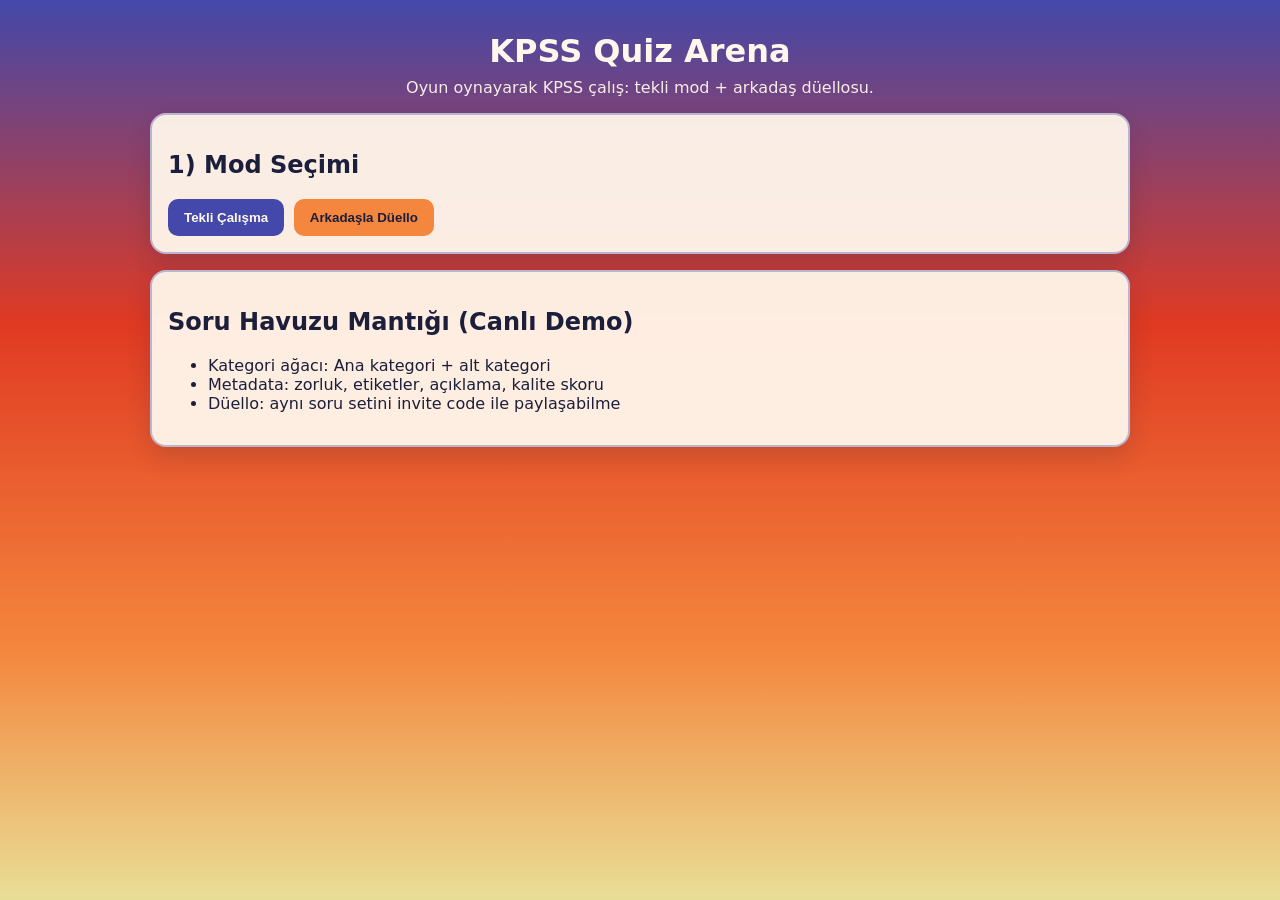
==== index.html @ 3511ccfd "feat: overhaul duel UX with auto room entry, synced rounds, and time tiebreak" ====
<!doctype html>
<html lang="tr">
  <head>
    <meta charset="UTF-8" />
    <meta name="viewport" content="width=device-width, initial-scale=1.0" />
    <title>KPSS Quiz Arena</title>
    <link rel="stylesheet" href="style.css" />
  </head>
  <body>
    <header class="topbar">
      <h1>KPSS Quiz Arena</h1>
      <p>Oyun oynayarak KPSS çalış: tekli mod + arkadaş düellosu.</p>
    </header>

    <main class="container">
      <section class="card">
        <h2>1) Mod Seçimi</h2>
        <div class="mode-buttons">
          <button id="soloModeBtn" class="btn primary">Tekli Çalışma</button>
          <button id="duelModeBtn" class="btn">Arkadaşla Düello</button>
        </div>
      </section>

      <section id="categorySection" class="card hidden">
        <h2>2) Kategori Seç</h2>
        <p class="muted">Hem genel kategori hem KPSS alt başlıklarına göre filtrele.</p>
        <div class="category-grid">
          <label>
            Ana Kategori
            <select id="mainCategorySelect"></select>
          </label>
          <label>
            Alt Kategori
            <select id="subCategorySelect"></select>
          </label>
          <label>
            Zorluk
            <select id="difficultySelect">
              <option value="all">Tümü</option>
              <option value="1">1 (Kolay)</option>
              <option value="2">2</option>
              <option value="3">3</option>
              <option value="4">4</option>
              <option value="5">5 (Zor)</option>
            </select>
          </label>
        </div>
        <button id="startQuizBtn" class="btn primary">Teste Başla</button>
      </section>

      <section id="duelSection" class="card hidden">
        <h2>2) Düello</h2>
        <p class="muted">Oyuncu adını yaz, oda oluştur veya kodla katıl. Kod doğruysa odaya girilir.</p>
        <label>
          Oyuncu Adı
          <input id="playerNameInput" type="text" placeholder="Örn: Bera" />
        </label>
        <div class="duel-grid">
          <div>
            <h3>Davet Oluştur</h3>
            <button id="createInviteBtn" class="btn">Davet Kodu Üret</button>
            <p id="inviteCodeDisplay" class="code-box">Kod henüz oluşturulmadı.</p>
            <button id="copyInviteBtn" class="btn">Kodu Kopyala</button>
          </div>
          <div>
            <h3>Davet Koduna Katıl</h3>
            <label>
              Kod
              <input id="joinCodeInput" type="text" placeholder="Örn: KPSS-AB12" />
            </label>
            <button id="joinInviteBtn" class="btn">Odaya Katıl</button>
            <p id="joinStatus" class="muted"></p>
          </div>
        </div>
        <button id="startDuelQuizBtn" class="btn primary" disabled>Otomatik Açılır (oda oluştur/katıl sonrası)</button>
      </section>

      <section id="quizSection" class="card hidden">
        <div class="row-between">
          <h2 id="quizTitle">Soru</h2>
          <span id="progressBadge" class="badge">1/5</span>
        </div>
        <p id="questionMeta" class="muted"></p>
        <h3 id="questionText"></h3>
        <div id="choicesContainer" class="choices"></div>
        <p id="feedbackText"></p>
        <p id="explanationText" class="explanation"></p>
        <div class="actions">
          <button id="nextQuestionBtn" class="btn hidden">Sonraki Soru</button>
        </div>
      </section>

      <section id="resultSection" class="card hidden">
        <h2>Sonuç</h2>
        <p id="resultSummary"></p>
        <div id="duelResultBox" class="hidden"></div>
        <button id="restartBtn" class="btn primary">Yeniden Oyna</button>
      </section>

      <section class="card">
        <h2>Soru Havuzu Mantığı (Canlı Demo)</h2>
        <ul>
          <li>Kategori ağacı: Ana kategori + alt kategori</li>
          <li>Metadata: zorluk, etiketler, açıklama, kalite skoru</li>
          <li>Düello: aynı soru setini invite code ile paylaşabilme</li>
        </ul>
      </section>
    </main>

    <script src="app.js"></script>
  </body>
</html>
---- style.css ----
:root {
  --pal-indigo: #4348aa;
  --pal-red: #e03a22;
  --pal-orange: #f4863d;
  --pal-cream: #e9de96;
  --text-dark: #1b1f3b;
  --text-light: #fff7eb;
  --danger: #b91c1c;
}

* { box-sizing: border-box; }

body {
  margin: 0;
  font-family: Inter, system-ui, -apple-system, Segoe UI, Roboto, sans-serif;
  background: linear-gradient(180deg, var(--pal-indigo) 0%, var(--pal-red) 36%, var(--pal-orange) 72%, var(--pal-cream) 100%);
  color: var(--text-dark);
  min-height: 100vh;
}

.topbar {
  padding: 2rem 1rem 1rem;
  text-align: center;
  color: var(--text-light);
}

.topbar h1 { margin: 0 0 0.5rem; }
.topbar p { margin: 0; opacity: 0.95; }

.container {
  width: min(980px, 92vw);
  margin: 0 auto 2rem;
  display: grid;
  gap: 1rem;
}

.card {
  background: rgba(255, 247, 235, 0.95);
  border: 2px solid rgba(67, 72, 170, 0.35);
  border-radius: 16px;
  padding: 1rem;
  box-shadow: 0 10px 25px rgba(27, 31, 59, 0.16);
}

.hidden { display: none !important; }

.btn {
  border: none;
  padding: 0.7rem 1rem;
  border-radius: 10px;
  cursor: pointer;
  background: var(--pal-orange);
  color: var(--text-dark);
  font-weight: 700;
}

.btn.primary {
  background: var(--pal-indigo);
  color: var(--text-light);
}

.btn:hover { opacity: 0.92; }

.mode-buttons, .actions {
  display: flex;
  gap: 0.6rem;
  flex-wrap: wrap;
}

.category-grid, .duel-grid {
  display: grid;
  grid-template-columns: repeat(auto-fit, minmax(220px, 1fr));
  gap: 0.8rem;
  margin-bottom: 0.8rem;
}

label {
  display: flex;
  flex-direction: column;
  gap: 0.4rem;
  font-size: 0.95rem;
  font-weight: 600;
}

select, input {
  padding: 0.6rem;
  border-radius: 8px;
  border: 1px solid rgba(67, 72, 170, 0.4);
  background: #fff7eb;
  color: var(--text-dark);
}

.choices {
  display: grid;
  gap: 0.6rem;
}

.choice-btn {
  text-align: left;
  background: #fff3e0;
  border: 1px solid rgba(67, 72, 170, 0.35);
}

.choice-btn.correct {
  background: #d9f99d;
  border-color: #65a30d;
}

.choice-btn.wrong {
  background: #fecaca;
  border-color: var(--danger);
}

.muted {
  color: #454b73;
}

.badge {
  background: var(--pal-indigo);
  color: var(--text-light);
  border: 1px solid rgba(255, 247, 235, 0.5);
  border-radius: 999px;
  padding: 0.2rem 0.6rem;
}

.row-between {
  display: flex;
  align-items: center;
  justify-content: space-between;
}

.code-box {
  padding: 0.6rem;
  border-radius: 8px;
  background: #fff3e0;
  border: 1px dashed rgba(67, 72, 170, 0.55);
}

.explanation {
  border-left: 4px solid var(--pal-red);
  padding-left: 0.6rem;
}


.choice-selected {
  outline: 2px solid rgba(67, 72, 170, 0.75);
}

.pulse-ok {
  animation: pulseOk 0.6s ease;
}

@keyframes pulseOk {
  0% { transform: scale(1); }
  50% { transform: scale(1.02); }
  100% { transform: scale(1); }
}
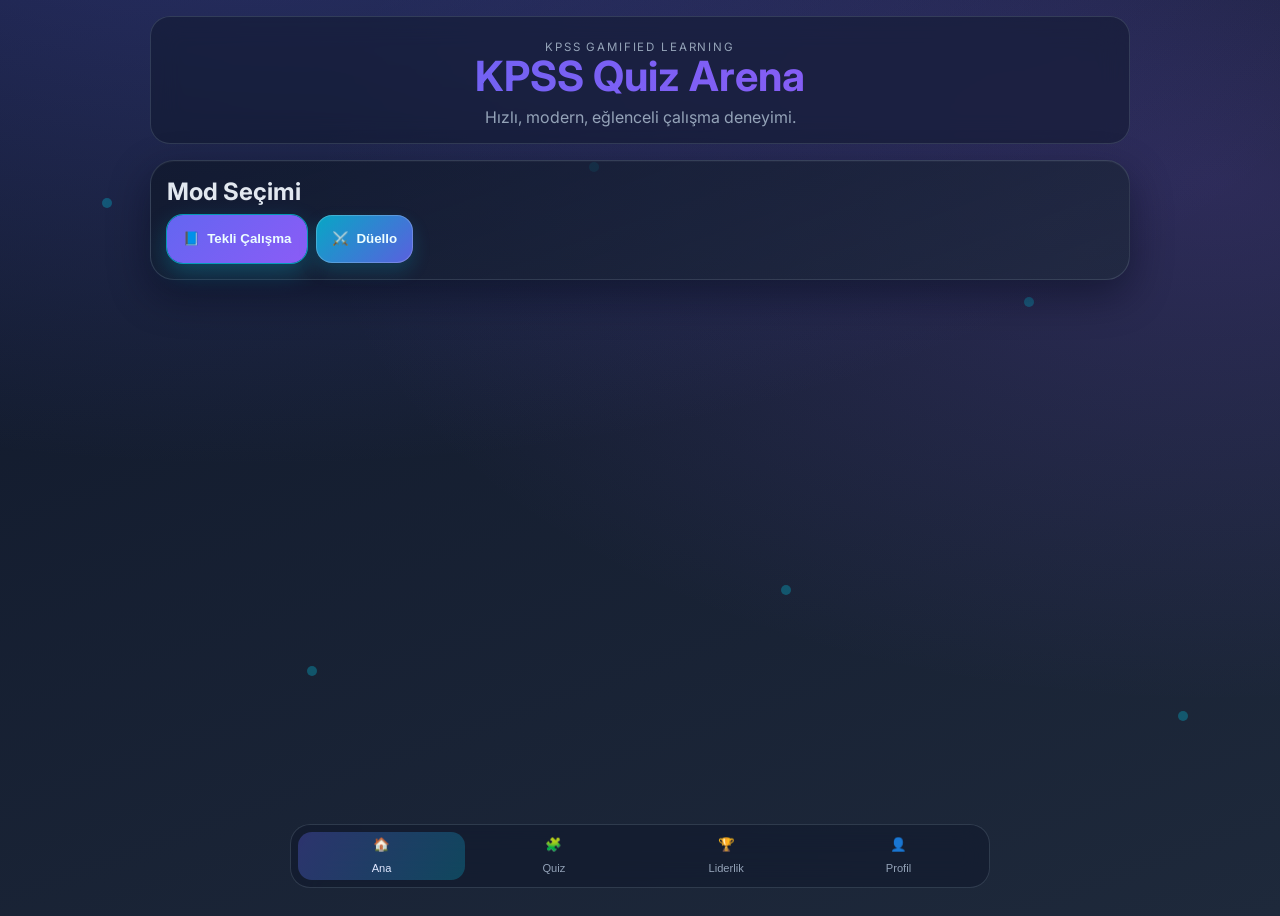
==== commit 54e34bda: "feat: deliver modern animated premium UI refresh" ====
--- a/index.html
+++ b/index.html
@@ -4,26 +4,41 @@
     <meta charset="UTF-8" />
     <meta name="viewport" content="width=device-width, initial-scale=1.0" />
     <title>KPSS Quiz Arena</title>
+    <link rel="preconnect" href="https://fonts.googleapis.com" />
+    <link rel="preconnect" href="https://fonts.gstatic.com" crossorigin />
+    <link href="https://fonts.googleapis.com/css2?family=Inter:wght@400;500;600;700;800&display=swap" rel="stylesheet" />
     <link rel="stylesheet" href="style.css" />
   </head>
   <body>
-    <header class="topbar">
-      <h1>KPSS Quiz Arena</h1>
-      <p>Oyun oynayarak KPSS çalış: tekli mod + arkadaş düellosu.</p>
+    <div class="bg-particles" aria-hidden="true">
+      <span></span><span></span><span></span><span></span><span></span><span></span>
+    </div>
+
+    <header class="topbar glass">
+      <p class="eyebrow">KPSS GAMIFIED LEARNING</p>
+      <h1 class="gradient-title">KPSS Quiz Arena</h1>
+      <p>Hızlı, modern, eğlenceli çalışma deneyimi.</p>
     </header>
 
-    <main class="container">
-      <section class="card">
-        <h2>1) Mod Seçimi</h2>
+    <main class="container page-enter">
+      <section class="card card-float">
+        <h2>Mod Seçimi</h2>
         <div class="mode-buttons">
-          <button id="soloModeBtn" class="btn primary">Tekli Çalışma</button>
-          <button id="duelModeBtn" class="btn">Arkadaşla Düello</button>
+          <button id="soloModeBtn" class="btn primary nav-tab active"><span>📘</span> Tekli Çalışma</button>
+          <button id="duelModeBtn" class="btn nav-tab"><span>⚔️</span> Düello</button>
         </div>
       </section>
 
-      <section id="categorySection" class="card hidden">
-        <h2>2) Kategori Seç</h2>
-        <p class="muted">Hem genel kategori hem KPSS alt başlıklarına göre filtrele.</p>
+      <section id="categorySection" class="card card-float hidden">
+        <h2>Kategori Seç</h2>
+        <p class="muted">Konu seç, zorluk belirle ve akışa başla.</p>
+
+        <div class="category-cards">
+          <article class="category-card"><span>🏛️</span><h4>Genel Kültür</h4></article>
+          <article class="category-card"><span>🧠</span><h4>Genel Yetenek</h4></article>
+          <article class="category-card"><span>🎓</span><h4>Eğitim Bilimleri</h4></article>
+        </div>
+
         <div class="category-grid">
           <label>
             Ana Kategori
@@ -48,21 +63,21 @@
         <button id="startQuizBtn" class="btn primary">Teste Başla</button>
       </section>
 
-      <section id="duelSection" class="card hidden">
-        <h2>2) Düello</h2>
-        <p class="muted">Oyuncu adını yaz, oda oluştur veya kodla katıl. Kod doğruysa odaya girilir.</p>
+      <section id="duelSection" class="card card-float hidden">
+        <h2>Düello Lobi</h2>
+        <p class="muted">İsmini gir, oda kur veya koda katıl.</p>
         <label>
           Oyuncu Adı
           <input id="playerNameInput" type="text" placeholder="Örn: Bera" />
         </label>
         <div class="duel-grid">
-          <div>
+          <div class="glass-inner">
             <h3>Davet Oluştur</h3>
             <button id="createInviteBtn" class="btn">Davet Kodu Üret</button>
             <p id="inviteCodeDisplay" class="code-box">Kod henüz oluşturulmadı.</p>
             <button id="copyInviteBtn" class="btn">Kodu Kopyala</button>
           </div>
-          <div>
+          <div class="glass-inner">
             <h3>Davet Koduna Katıl</h3>
             <label>
               Kod
@@ -72,15 +87,24 @@
             <p id="joinStatus" class="muted"></p>
           </div>
         </div>
-        <button id="startDuelQuizBtn" class="btn primary" disabled>Otomatik Açılır (oda oluştur/katıl sonrası)</button>
+        <button id="startDuelQuizBtn" class="btn primary" disabled>Otomatik Açılır</button>
       </section>
 
-      <section id="quizSection" class="card hidden">
+      <section id="quizSection" class="card question-card hidden">
         <div class="row-between">
           <h2 id="quizTitle">Soru</h2>
           <span id="progressBadge" class="badge">1/5</span>
         </div>
-        <p id="questionMeta" class="muted"></p>
+
+        <div class="progress-track" aria-hidden="true">
+          <div id="quizProgressFill" class="progress-fill"></div>
+        </div>
+
+        <div class="row-between">
+          <p id="questionMeta" class="muted"></p>
+          <div class="timer-circle" aria-hidden="true"><span>10</span></div>
+        </div>
+
         <h3 id="questionText"></h3>
         <div id="choicesContainer" class="choices"></div>
         <p id="feedbackText"></p>
@@ -90,23 +114,22 @@
         </div>
       </section>
 
-      <section id="resultSection" class="card hidden">
+      <section id="resultSection" class="card modal-card hidden">
         <h2>Sonuç</h2>
         <p id="resultSummary"></p>
         <div id="duelResultBox" class="hidden"></div>
         <button id="restartBtn" class="btn primary">Yeniden Oyna</button>
       </section>
-
-      <section class="card">
-        <h2>Soru Havuzu Mantığı (Canlı Demo)</h2>
-        <ul>
-          <li>Kategori ağacı: Ana kategori + alt kategori</li>
-          <li>Metadata: zorluk, etiketler, açıklama, kalite skoru</li>
-          <li>Düello: aynı soru setini invite code ile paylaşabilme</li>
-        </ul>
-      </section>
     </main>
 
+    <nav class="bottom-nav glass">
+      <button class="nav-item active"><span>🏠</span><small>Ana</small></button>
+      <button class="nav-item"><span>🧩</span><small>Quiz</small></button>
+      <button class="nav-item"><span>🏆</span><small>Liderlik</small></button>
+      <button class="nav-item"><span>👤</span><small>Profil</small></button>
+    </nav>
+
+    <script src="ui-effects.js"></script>
     <script src="app.js"></script>
   </body>
 </html>
--- a/style.css
+++ b/style.css
@@ -1,157 +1,426 @@
 :root {
-  --pal-indigo: #4348aa;
-  --pal-red: #e03a22;
-  --pal-orange: #f4863d;
-  --pal-cream: #e9de96;
-  --text-dark: #1b1f3b;
-  --text-light: #fff7eb;
-  --danger: #b91c1c;
+  --primary: #6366f1;
+  --secondary: #8b5cf6;
+  --accent: #06b6d4;
+  --success: #10b981;
+  --warning: #f59e0b;
+  --error: #f43f5e;
+  --bg-900: #0f172a;
+  --bg-800: #1e293b;
+  --text-main: #e2e8f0;
+  --text-soft: #94a3b8;
+  --glass: rgba(15, 23, 42, 0.52);
 }
 
 * { box-sizing: border-box; }
 
 body {
   margin: 0;
-  font-family: Inter, system-ui, -apple-system, Segoe UI, Roboto, sans-serif;
-  background: linear-gradient(180deg, var(--pal-indigo) 0%, var(--pal-red) 36%, var(--pal-orange) 72%, var(--pal-cream) 100%);
-  color: var(--text-dark);
+  color: var(--text-main);
+  font-family: 'Inter', system-ui, -apple-system, Segoe UI, Roboto, sans-serif;
+  background: radial-gradient(1200px 650px at 20% -20%, rgba(99, 102, 241, 0.33), transparent),
+              radial-gradient(900px 520px at 95% 20%, rgba(139, 92, 246, 0.2), transparent),
+              linear-gradient(160deg, var(--bg-900), var(--bg-800));
   min-height: 100vh;
+  overflow-x: hidden;
+}
+
+.bg-particles {
+  position: fixed;
+  inset: 0;
+  pointer-events: none;
+  z-index: 0;
+}
+
+.bg-particles span {
+  position: absolute;
+  width: 10px;
+  height: 10px;
+  border-radius: 999px;
+  background: rgba(6, 182, 212, 0.35);
+  filter: blur(0.5px);
+  animation: floatParticle 8s ease-in-out infinite;
+}
+
+.bg-particles span:nth-child(1) { left: 8%; top: 22%; animation-delay: 0s; }
+.bg-particles span:nth-child(2) { left: 24%; top: 74%; animation-delay: 1.3s; }
+.bg-particles span:nth-child(3) { left: 46%; top: 18%; animation-delay: 2.1s; }
+.bg-particles span:nth-child(4) { left: 61%; top: 65%; animation-delay: 2.8s; }
+.bg-particles span:nth-child(5) { left: 80%; top: 33%; animation-delay: 3.5s; }
+.bg-particles span:nth-child(6) { left: 92%; top: 79%; animation-delay: 4.1s; }
+
+.glass {
+  backdrop-filter: blur(14px);
+  background: rgba(15, 23, 42, 0.5);
+  border: 1px solid rgba(148, 163, 184, 0.22);
 }
 
 .topbar {
-  padding: 2rem 1rem 1rem;
+  position: relative;
+  z-index: 1;
+  width: min(980px, 92vw);
+  margin: 1rem auto;
+  padding: 1rem 1.2rem;
+  border-radius: 20px;
   text-align: center;
-  color: var(--text-light);
-}
-
-.topbar h1 { margin: 0 0 0.5rem; }
-.topbar p { margin: 0; opacity: 0.95; }
+}
+
+.eyebrow {
+  margin: 0 0 0.35rem;
+  color: var(--text-soft);
+  font-size: 0.72rem;
+  letter-spacing: 0.16em;
+}
+
+.gradient-title {
+  margin: 0;
+  font-size: clamp(1.7rem, 5vw, 2.6rem);
+  line-height: 1.1;
+  background: linear-gradient(90deg, var(--primary), var(--secondary), var(--accent), var(--primary));
+  background-size: 240% 100%;
+  -webkit-background-clip: text;
+  background-clip: text;
+  color: transparent;
+  animation: headerGradient 8s linear infinite;
+}
+
+.topbar p { margin: 0.45rem 0 0; color: var(--text-soft); }
 
 .container {
+  position: relative;
+  z-index: 1;
   width: min(980px, 92vw);
-  margin: 0 auto 2rem;
-  display: grid;
-  gap: 1rem;
+  margin: 0 auto 7rem;
+  display: grid;
+  gap: 0.9rem;
 }
 
 .card {
-  background: rgba(255, 247, 235, 0.95);
-  border: 2px solid rgba(67, 72, 170, 0.35);
-  border-radius: 16px;
+  position: relative;
+  border-radius: 24px;
   padding: 1rem;
-  box-shadow: 0 10px 25px rgba(27, 31, 59, 0.16);
-}
+  background: linear-gradient(160deg, rgba(15, 23, 42, 0.75), rgba(30, 41, 59, 0.66));
+  border: 1px solid rgba(148, 163, 184, 0.22);
+  box-shadow: 0 15px 40px rgba(2, 6, 23, 0.45), inset 0 1px 0 rgba(255, 255, 255, 0.03);
+}
+
+.card-float { animation: cardIn 0.55s ease both; }
+.question-card {
+  backdrop-filter: blur(14px);
+  border-color: rgba(99, 102, 241, 0.45);
+  box-shadow: 0 22px 55px rgba(2, 6, 23, 0.52), 0 0 0 1px rgba(99, 102, 241, 0.14), 0 0 32px rgba(139, 92, 246, 0.22);
+}
+
+h2, h3, h4 { margin: 0 0 0.55rem; }
+h3 { font-size: 1.02rem; }
 
 .hidden { display: none !important; }
-
-.btn {
-  border: none;
-  padding: 0.7rem 1rem;
-  border-radius: 10px;
-  cursor: pointer;
-  background: var(--pal-orange);
-  color: var(--text-dark);
-  font-weight: 700;
-}
-
-.btn.primary {
-  background: var(--pal-indigo);
-  color: var(--text-light);
-}
-
-.btn:hover { opacity: 0.92; }
 
 .mode-buttons, .actions {
   display: flex;
+  gap: 0.55rem;
+  flex-wrap: wrap;
+}
+
+.btn {
+  position: relative;
+  overflow: hidden;
+  border: none;
+  border-radius: 16px;
+  padding: 0.8rem 1rem;
+  min-height: 48px;
+  font-weight: 700;
+  color: #ecfeff;
+  cursor: pointer;
+  background: linear-gradient(135deg, rgba(6, 182, 212, 0.9), rgba(99, 102, 241, 0.9));
+  box-shadow: 0 8px 18px rgba(6, 182, 212, 0.2), inset 0 0 0 1px rgba(255, 255, 255, 0.2);
+  transition: transform 0.35s ease, box-shadow 0.35s ease, filter 0.35s ease;
+}
+
+.btn.primary {
+  background: linear-gradient(135deg, var(--primary), var(--secondary));
+  box-shadow: 0 10px 24px rgba(99, 102, 241, 0.35);
+}
+
+.btn:hover {
+  transform: scale(1.05);
+  filter: brightness(1.06);
+  box-shadow: 0 12px 26px rgba(139, 92, 246, 0.45);
+}
+
+.btn:active { transform: scale(0.98); }
+.btn:disabled { opacity: 0.45; cursor: not-allowed; transform: none; }
+
+.ripple {
+  position: absolute;
+  border-radius: 999px;
+  transform: scale(0);
+  animation: ripple 0.55s ease-out;
+  background: rgba(255, 255, 255, 0.35);
+  pointer-events: none;
+}
+
+.nav-tab {
+  display: inline-flex;
+  align-items: center;
+  gap: 0.45rem;
+}
+.nav-tab.active {
+  outline: 1px solid rgba(6, 182, 212, 0.65);
+  box-shadow: 0 0 0 1px rgba(6, 182, 212, 0.4), 0 10px 24px rgba(6, 182, 212, 0.3);
+}
+
+.category-cards {
+  display: grid;
+  grid-template-columns: repeat(3, minmax(0, 1fr));
   gap: 0.6rem;
-  flex-wrap: wrap;
+  margin-bottom: 0.8rem;
+}
+
+.category-card {
+  padding: 0.8rem 0.7rem;
+  border-radius: 18px;
+  text-align: center;
+  background: linear-gradient(135deg, rgba(99, 102, 241, 0.22), rgba(6, 182, 212, 0.15));
+  border: 1px solid rgba(99, 102, 241, 0.35);
+  box-shadow: 0 8px 18px rgba(15, 23, 42, 0.35);
+  transition: transform 0.35s ease, box-shadow 0.35s ease;
+}
+
+.category-card span { font-size: 1.2rem; display: block; margin-bottom: 0.35rem; }
+.category-card h4 { margin: 0; font-size: 0.85rem; color: #dbeafe; }
+
+.category-card:hover {
+  transform: translateY(-4px);
+  box-shadow: 0 14px 25px rgba(99, 102, 241, 0.3), 0 0 20px rgba(6, 182, 212, 0.2);
 }
 
 .category-grid, .duel-grid {
   display: grid;
   grid-template-columns: repeat(auto-fit, minmax(220px, 1fr));
-  gap: 0.8rem;
+  gap: 0.7rem;
   margin-bottom: 0.8rem;
+}
+
+.glass-inner {
+  border-radius: 16px;
+  padding: 0.8rem;
+  background: rgba(15, 23, 42, 0.34);
+  border: 1px solid rgba(148, 163, 184, 0.22);
 }
 
 label {
   display: flex;
   flex-direction: column;
-  gap: 0.4rem;
-  font-size: 0.95rem;
-  font-weight: 600;
+  gap: 0.35rem;
+  font-size: 0.92rem;
+  color: #cbd5e1;
 }
 
 select, input {
-  padding: 0.6rem;
-  border-radius: 8px;
-  border: 1px solid rgba(67, 72, 170, 0.4);
-  background: #fff7eb;
-  color: var(--text-dark);
-}
+  border: 1px solid rgba(148, 163, 184, 0.34);
+  border-radius: 14px;
+  padding: 0.72rem;
+  min-height: 46px;
+  background: rgba(15, 23, 42, 0.6);
+  color: var(--text-main);
+}
+
+select:focus, input:focus {
+  outline: none;
+  border-color: rgba(6, 182, 212, 0.8);
+  box-shadow: 0 0 0 3px rgba(6, 182, 212, 0.18);
+}
+
+.progress-track {
+  height: 10px;
+  border-radius: 999px;
+  background: rgba(148, 163, 184, 0.18);
+  overflow: hidden;
+  margin: 0.45rem 0 0.8rem;
+}
+
+.progress-fill {
+  width: 22%;
+  height: 100%;
+  border-radius: inherit;
+  background: linear-gradient(90deg, var(--accent), var(--secondary), var(--primary));
+  background-size: 200% 100%;
+  animation: shimmer 2.2s linear infinite;
+  transition: width 0.45s ease-in-out;
+}
+
+.timer-circle {
+  width: 52px;
+  height: 52px;
+  border-radius: 50%;
+  display: grid;
+  place-items: center;
+  color: #e0f2fe;
+  background: conic-gradient(from 0deg, var(--accent), var(--secondary), var(--accent));
+  box-shadow: 0 0 20px rgba(6, 182, 212, 0.4), inset 0 0 0 5px rgba(15, 23, 42, 0.88);
+  animation: spinGlow 3s linear infinite;
+}
+.timer-circle span { font-size: 0.8rem; font-weight: 700; }
 
 .choices {
   display: grid;
-  gap: 0.6rem;
+  gap: 0.55rem;
 }
 
 .choice-btn {
   text-align: left;
-  background: #fff3e0;
-  border: 1px solid rgba(67, 72, 170, 0.35);
+  background: linear-gradient(135deg, rgba(99, 102, 241, 0.26), rgba(6, 182, 212, 0.2));
+  border: 1px solid rgba(148, 163, 184, 0.34);
+  min-height: 54px;
 }
 
 .choice-btn.correct {
-  background: #d9f99d;
-  border-color: #65a30d;
+  background: linear-gradient(135deg, rgba(16, 185, 129, 0.45), rgba(5, 150, 105, 0.45));
+  border-color: rgba(16, 185, 129, 0.9);
 }
 
 .choice-btn.wrong {
-  background: #fecaca;
-  border-color: var(--danger);
-}
-
-.muted {
-  color: #454b73;
-}
+  background: linear-gradient(135deg, rgba(244, 63, 94, 0.45), rgba(225, 29, 72, 0.45));
+  border-color: rgba(244, 63, 94, 0.9);
+  animation: shake 0.34s ease;
+}
+
+.choice-selected { outline: 2px solid rgba(6, 182, 212, 0.55); }
 
 .badge {
-  background: var(--pal-indigo);
-  color: var(--text-light);
-  border: 1px solid rgba(255, 247, 235, 0.5);
   border-radius: 999px;
-  padding: 0.2rem 0.6rem;
+  padding: 0.24rem 0.65rem;
+  color: #e0e7ff;
+  background: linear-gradient(90deg, rgba(99, 102, 241, 0.65), rgba(139, 92, 246, 0.65));
+  border: 1px solid rgba(167, 139, 250, 0.55);
 }
 
 .row-between {
   display: flex;
   align-items: center;
   justify-content: space-between;
-}
+  gap: 0.5rem;
+}
+
+.muted { color: var(--text-soft); }
 
 .code-box {
-  padding: 0.6rem;
-  border-radius: 8px;
-  background: #fff3e0;
-  border: 1px dashed rgba(67, 72, 170, 0.55);
+  border-radius: 14px;
+  background: rgba(15, 23, 42, 0.53);
+  border: 1px dashed rgba(148, 163, 184, 0.4);
+  padding: 0.7rem;
+  color: #e2e8f0;
 }
 
 .explanation {
-  border-left: 4px solid var(--pal-red);
-  padding-left: 0.6rem;
-}
-
-
-.choice-selected {
-  outline: 2px solid rgba(67, 72, 170, 0.75);
-}
-
-.pulse-ok {
-  animation: pulseOk 0.6s ease;
+  border-left: 3px solid var(--accent);
+  padding-left: 0.7rem;
+  color: #cbd5e1;
+}
+
+.modal-card {
+  position: fixed;
+  inset: 0;
+  margin: auto;
+  width: min(520px, 90vw);
+  height: fit-content;
+  background: rgba(15, 23, 42, 0.82);
+  backdrop-filter: blur(18px);
+  border: 1px solid rgba(99, 102, 241, 0.42);
+  box-shadow: 0 25px 60px rgba(2, 6, 23, 0.7);
+  animation: modalIn 0.45s ease both;
+  z-index: 25;
+}
+
+.bottom-nav {
+  position: fixed;
+  z-index: 20;
+  left: 50%;
+  transform: translateX(-50%);
+  bottom: 0.75rem;
+  width: min(700px, calc(100vw - 1rem));
+  border-radius: 20px;
+  display: grid;
+  grid-template-columns: repeat(4, 1fr);
+  gap: 0.35rem;
+  padding: 0.45rem;
+}
+
+.nav-item {
+  border: none;
+  border-radius: 14px;
+  min-height: 48px;
+  color: var(--text-soft);
+  background: transparent;
+  display: grid;
+  place-items: center;
+  gap: 0.05rem;
+  transition: all 0.35s ease;
+}
+
+.nav-item.active,
+.nav-item:hover {
+  color: #e0e7ff;
+  background: linear-gradient(120deg, rgba(99, 102, 241, 0.32), rgba(6, 182, 212, 0.28));
+}
+
+.page-enter { animation: pageIn 0.5s ease both; }
+.pulse-ok { animation: pulseOk 0.45s ease; }
+
+@media (max-width: 720px) {
+  .container { margin-bottom: 6.5rem; }
+  .category-cards { grid-template-columns: 1fr; }
+}
+
+@keyframes ripple {
+  to { transform: scale(4); opacity: 0; }
+}
+
+@keyframes cardIn {
+  from { opacity: 0; transform: translateY(18px); }
+  to { opacity: 1; transform: translateY(0); }
+}
+
+@keyframes pageIn {
+  from { opacity: 0; transform: translateY(8px); }
+  to { opacity: 1; transform: translateY(0); }
+}
+
+@keyframes modalIn {
+  from { opacity: 0; transform: translateY(10px) scale(0.9); }
+  to { opacity: 1; transform: translateY(0) scale(1); }
 }
 
 @keyframes pulseOk {
-  0% { transform: scale(1); }
-  50% { transform: scale(1.02); }
-  100% { transform: scale(1); }
-}
+  0% { box-shadow: 0 0 0 rgba(16, 185, 129, 0); }
+  50% { box-shadow: 0 0 28px rgba(16, 185, 129, 0.65); }
+  100% { box-shadow: 0 0 0 rgba(16, 185, 129, 0); }
+}
+
+@keyframes shake {
+  0%, 100% { transform: translateX(0); }
+  25% { transform: translateX(-4px); }
+  50% { transform: translateX(4px); }
+  75% { transform: translateX(-3px); }
+}
+
+@keyframes shimmer {
+  0% { background-position: 0% 50%; }
+  100% { background-position: 200% 50%; }
+}
+
+@keyframes spinGlow {
+  0% { transform: rotate(0); }
+  100% { transform: rotate(360deg); }
+}
+
+@keyframes headerGradient {
+  0% { background-position: 0% 50%; }
+  100% { background-position: 200% 50%; }
+}
+
+@keyframes floatParticle {
+  0%, 100% { transform: translateY(0); opacity: 0.35; }
+  50% { transform: translateY(-15px); opacity: 0.8; }
+}
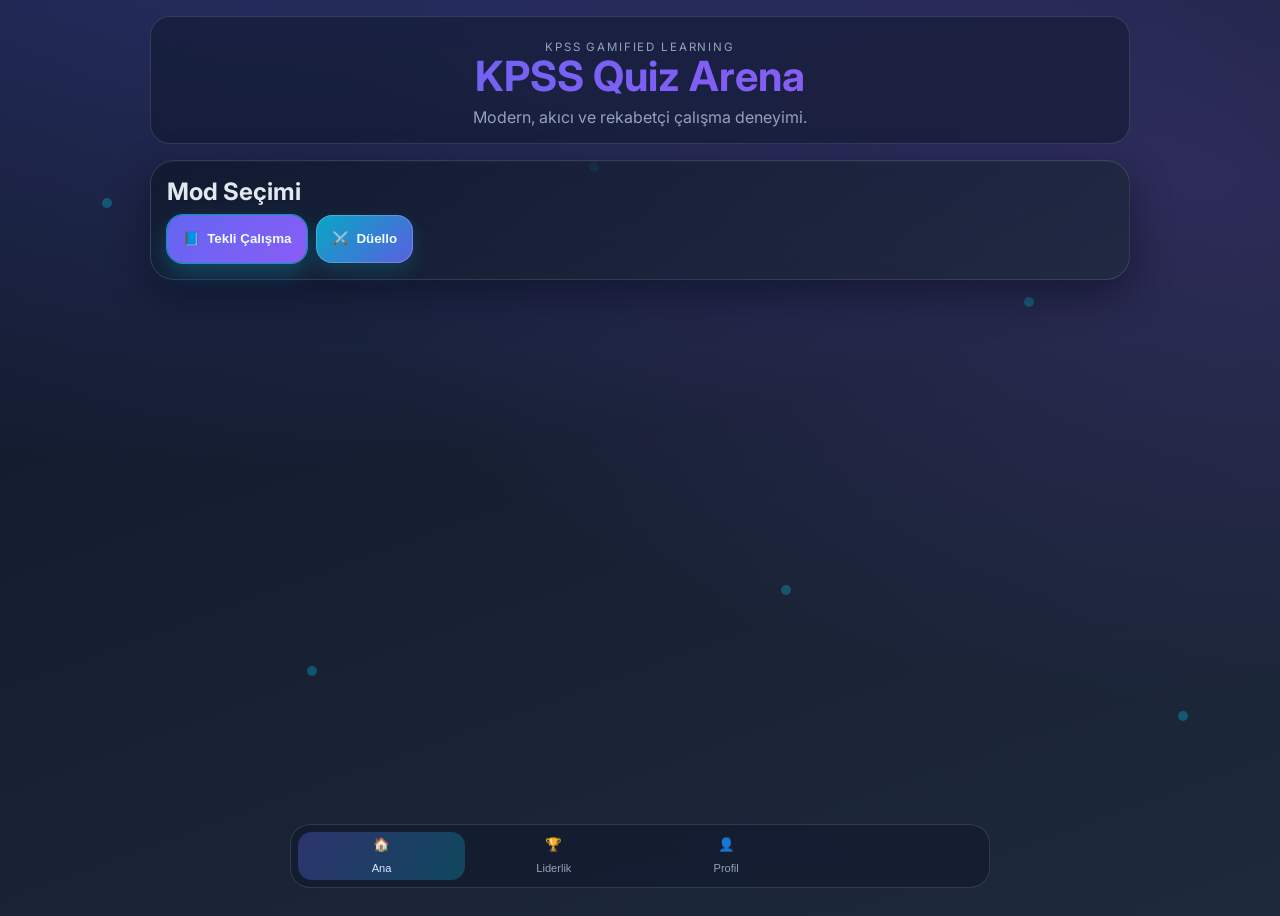
==== commit 67f4aee4: "Expand single-page views for duel, leaderboard, and profile" ====
--- a/index.html
+++ b/index.html
@@ -17,10 +17,10 @@
     <header class="topbar glass">
       <p class="eyebrow">KPSS GAMIFIED LEARNING</p>
       <h1 class="gradient-title">KPSS Quiz Arena</h1>
-      <p>Hızlı, modern, eğlenceli çalışma deneyimi.</p>
+      <p>Modern, akıcı ve rekabetçi çalışma deneyimi.</p>
     </header>
 
-    <main class="container page-enter">
+    <main class="container page-enter" id="homeView">
       <section class="card card-float">
         <h2>Mod Seçimi</h2>
         <div class="mode-buttons">
@@ -31,7 +31,7 @@
 
       <section id="categorySection" class="card card-float hidden">
         <h2>Kategori Seç</h2>
-        <p class="muted">Konu seç, zorluk belirle ve akışa başla.</p>
+        <p class="muted">Konu seç, zorluk belirle ve hızlı tur başlat.</p>
 
         <div class="category-cards">
           <article class="category-card"><span>🏛️</span><h4>Genel Kültür</h4></article>
@@ -65,7 +65,7 @@
 
       <section id="duelSection" class="card card-float hidden">
         <h2>Düello Lobi</h2>
-        <p class="muted">İsmini gir, oda kur veya koda katıl.</p>
+        <p class="muted">İsmini gir, oda kur veya kodla katıl. Düello aynı ekranda açılır.</p>
         <label>
           Oyuncu Adı
           <input id="playerNameInput" type="text" placeholder="Örn: Bera" />
@@ -87,7 +87,6 @@
             <p id="joinStatus" class="muted"></p>
           </div>
         </div>
-        <button id="startDuelQuizBtn" class="btn primary" disabled>Otomatik Açılır</button>
       </section>
 
       <section id="quizSection" class="card question-card hidden">
@@ -95,16 +94,13 @@
           <h2 id="quizTitle">Soru</h2>
           <span id="progressBadge" class="badge">1/5</span>
         </div>
-
         <div class="progress-track" aria-hidden="true">
           <div id="quizProgressFill" class="progress-fill"></div>
         </div>
-
         <div class="row-between">
           <p id="questionMeta" class="muted"></p>
           <div class="timer-circle" aria-hidden="true"><span>10</span></div>
         </div>
-
         <h3 id="questionText"></h3>
         <div id="choicesContainer" class="choices"></div>
         <p id="feedbackText"></p>
@@ -120,13 +116,117 @@
         <div id="duelResultBox" class="hidden"></div>
         <button id="restartBtn" class="btn primary">Yeniden Oyna</button>
       </section>
+
+      <section id="duelArenaSection" class="card question-card hidden">
+        <div class="row-between">
+          <h2 id="roomTitle">Düello Odası</h2>
+          <span id="duelProgress" class="badge">1/10</span>
+        </div>
+        <div class="progress-track"><div id="duelProgressFill" class="progress-fill"></div></div>
+        <p id="roomMeta" class="muted"></p>
+
+        <div class="row-between" style="gap:1rem; flex-wrap:wrap;">
+          <div class="code-box" id="leftPlayer">Oyuncu 1: -</div>
+          <div class="code-box" id="rightPlayer">Oyuncu 2: -</div>
+        </div>
+
+        <div class="duel-grid" style="margin-top:0.8rem;">
+          <div>
+            <h3>Aşama</h3>
+            <p id="phaseText" class="code-box">Rakip bekleniyor...</p>
+          </div>
+          <div>
+            <h3>Sayaç</h3>
+            <div class="timer-circle"><span id="countdownText">-</span></div>
+          </div>
+        </div>
+
+        <p id="duelLiveScore" class="code-box"></p>
+        <p id="answeredEarlyText" class="muted"></p>
+
+        <p id="duelQuestionMeta" class="muted"></p>
+        <h3 id="duelQuestionText"></h3>
+        <div id="duelChoices" class="choices"></div>
+
+        <section id="duelResultSection" class="modal-inline hidden">
+          <h3>Maç Sonu</h3>
+          <p id="duelWinner"></p>
+          <ul id="duelScoreBoard"></ul>
+          <button id="closeDuelBtn" class="btn primary">Lobiye Dön</button>
+        </section>
+      </section>
     </main>
 
+    <main class="container hidden" id="leaderboardView">
+      <section class="card card-float">
+        <h2>Liderlik</h2>
+        <p class="muted">Demo ekranı: görsel hiyerarşi için hazırlanmıştır.</p>
+        <div class="mode-buttons" style="margin-bottom:.6rem;">
+          <button class="btn primary lb-tab active" data-lb-tab="speed">⚡ En Hızlı Tamamlayanlar</button>
+          <button class="btn lb-tab" data-lb-tab="accuracy">🎯 Doğru Ortalama Liderleri</button>
+        </div>
+
+        <div id="lbSpeed" class="leaderboard-list">
+          <article class="leader-row"><strong>1. Bera</strong><span>Toplam Süre: 01:38</span></article>
+          <article class="leader-row"><strong>2. Ege</strong><span>Toplam Süre: 01:44</span></article>
+          <article class="leader-row"><strong>3. Nisa</strong><span>Toplam Süre: 01:49</span></article>
+        </div>
+
+        <div id="lbAccuracy" class="leaderboard-list hidden">
+          <article class="leader-row"><strong>1. Ayşe</strong><span>Doğru Ortalama: %94</span></article>
+          <article class="leader-row"><strong>2. Mert</strong><span>Doğru Ortalama: %91</span></article>
+          <article class="leader-row"><strong>3. Deniz</strong><span>Doğru Ortalama: %89</span></article>
+        </div>
+      </section>
+    </main>
+
+    <main class="container hidden" id="profileView">
+      <section class="card card-float">
+        <h2>Profil</h2>
+        <p class="muted">Kullanıcı kartı, avatar seçimi ve demo istatistikler.</p>
+
+        <div class="profile-header">
+          <div class="profile-avatar" id="profileAvatarPreview">🧑‍🎓</div>
+          <div>
+            <h3 id="profileNameText">Kullanıcı Adı</h3>
+            <p class="muted">Seviye 12 • 7 Gün Seri</p>
+          </div>
+        </div>
+
+        <label>
+          Kullanıcı Adı
+          <input id="profileNameInput" type="text" placeholder="Örn: KPSSMaster" />
+        </label>
+
+        <h3 style="margin-top:.9rem;">Avatar Seç (10 adet)</h3>
+        <div class="avatar-grid" id="avatarGrid">
+          <button class="avatar-item" data-avatar="🧑‍💼">🧑‍💼</button>
+          <button class="avatar-item" data-avatar="👨‍🏫">👨‍🏫</button>
+          <button class="avatar-item" data-avatar="🧔">🧔</button>
+          <button class="avatar-item" data-avatar="👨‍💻">👨‍💻</button>
+          <button class="avatar-item" data-avatar="🕵️‍♂️">🕵️‍♂️</button>
+          <button class="avatar-item" data-avatar="👩‍🏫">👩‍🏫</button>
+          <button class="avatar-item" data-avatar="👩‍💼">👩‍💼</button>
+          <button class="avatar-item" data-avatar="👩‍🔬">👩‍🔬</button>
+          <button class="avatar-item" data-avatar="🧕">🧕</button>
+          <button class="avatar-item" data-avatar="👩‍💻">👩‍💻</button>
+        </div>
+
+        <button id="saveProfileBtn" class="btn primary" style="margin-top:.8rem;">Profili Kaydet</button>
+        <p id="profileSaveHint" class="muted"></p>
+
+        <div class="profile-stats">
+          <article class="stat-card"><span>Toplam Çözülen</span><strong>1240</strong></article>
+          <article class="stat-card"><span>Doğru Oranı</span><strong>%86</strong></article>
+          <article class="stat-card"><span>En İyi Seri</span><strong>27</strong></article>
+        </div>
+      </section>
+    </main>
+
     <nav class="bottom-nav glass">
-      <button class="nav-item active"><span>🏠</span><small>Ana</small></button>
-      <button class="nav-item"><span>🧩</span><small>Quiz</small></button>
-      <button class="nav-item"><span>🏆</span><small>Liderlik</small></button>
-      <button class="nav-item"><span>👤</span><small>Profil</small></button>
+      <button class="nav-item active" data-view="home"><span>🏠</span><small>Ana</small></button>
+      <button class="nav-item" data-view="leaderboard"><span>🏆</span><small>Liderlik</small></button>
+      <button class="nav-item" data-view="profile"><span>👤</span><small>Profil</small></button>
     </nav>
 
     <script src="ui-effects.js"></script>
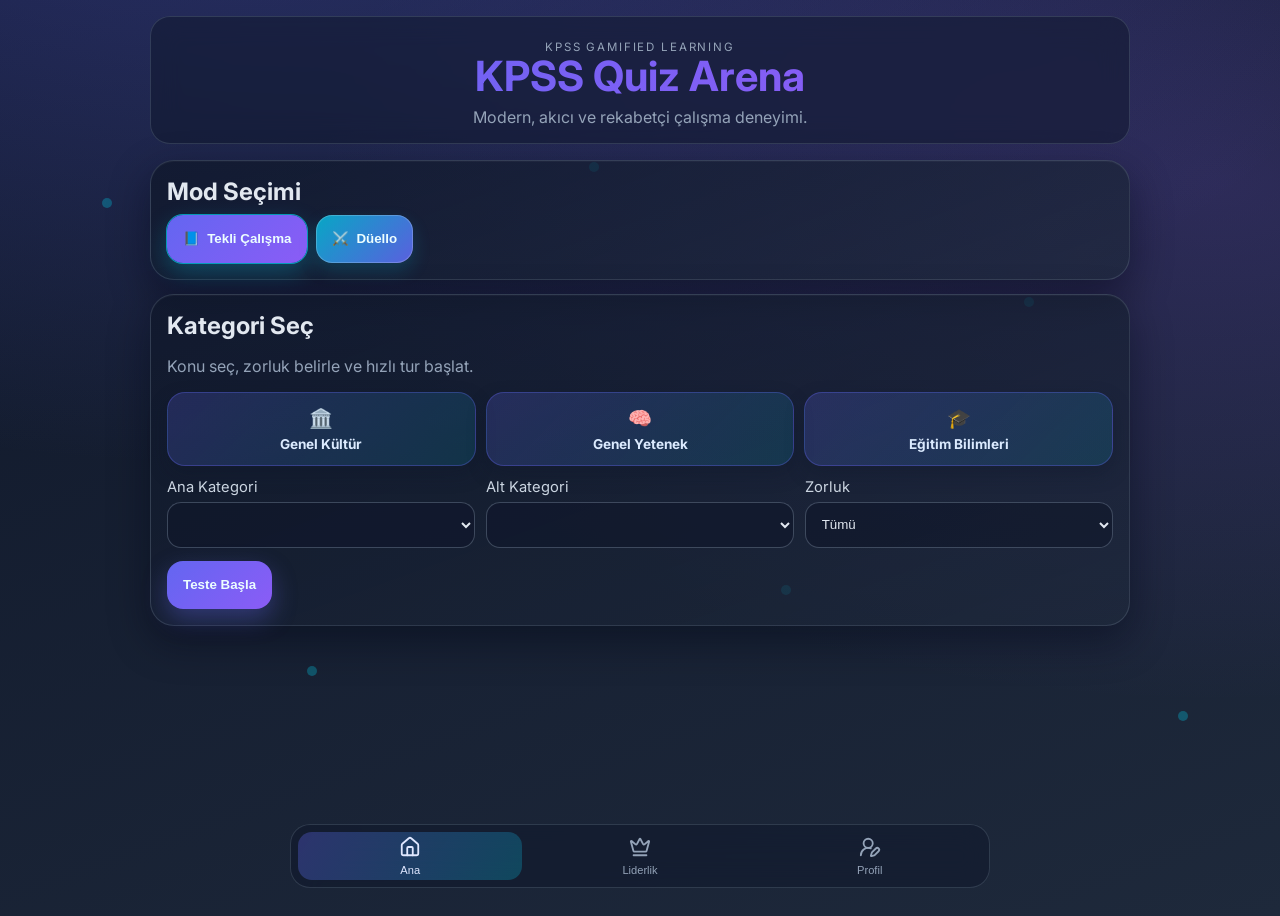
==== commit ae1de9e0: "Replace bottom nav emojis with provided SVG icons" ====
--- a/index.html
+++ b/index.html
@@ -224,9 +224,18 @@
     </main>
 
     <nav class="bottom-nav glass">
-      <button class="nav-item active" data-view="home"><span>🏠</span><small>Ana</small></button>
-      <button class="nav-item" data-view="leaderboard"><span>🏆</span><small>Liderlik</small></button>
-      <button class="nav-item" data-view="profile"><span>👤</span><small>Profil</small></button>
+      <button class="nav-item active" data-view="home" aria-label="Ana sayfa">
+        <svg xmlns="http://www.w3.org/2000/svg" width="24" height="24" viewBox="0 0 24 24" fill="none" stroke="currentColor" stroke-width="2" stroke-linecap="round" stroke-linejoin="round" class="nav-icon lucide lucide-house-icon lucide-house"><path d="M15 21v-8a1 1 0 0 0-1-1h-4a1 1 0 0 0-1 1v8"/><path d="M3 10a2 2 0 0 1 .709-1.528l7-6a2 2 0 0 1 2.582 0l7 6A2 2 0 0 1 21 10v9a2 2 0 0 1-2 2H5a2 2 0 0 1-2-2z"/></svg>
+        <small>Ana</small>
+      </button>
+      <button class="nav-item" data-view="leaderboard" aria-label="Liderlik">
+        <svg xmlns="http://www.w3.org/2000/svg" width="24" height="24" viewBox="0 0 24 24" fill="none" stroke="currentColor" stroke-width="2" stroke-linecap="round" stroke-linejoin="round" class="nav-icon lucide lucide-crown-icon lucide-crown"><path d="M11.562 3.266a.5.5 0 0 1 .876 0L15.39 8.87a1 1 0 0 0 1.516.294L21.183 5.5a.5.5 0 0 1 .798.519l-2.834 10.246a1 1 0 0 1-.956.734H5.81a1 1 0 0 1-.957-.734L2.02 6.02a.5.5 0 0 1 .798-.519l4.276 3.664a1 1 0 0 0 1.516-.294z"/><path d="M5 21h14"/></svg>
+        <small>Liderlik</small>
+      </button>
+      <button class="nav-item" data-view="profile" aria-label="Profil">
+        <svg xmlns="http://www.w3.org/2000/svg" width="24" height="24" viewBox="0 0 24 24" fill="none" stroke="currentColor" stroke-width="2" stroke-linecap="round" stroke-linejoin="round" class="nav-icon lucide lucide-user-round-pen-icon lucide-user-round-pen"><path d="M2 21a8 8 0 0 1 10.821-7.487"/><path d="M21.378 16.626a1 1 0 0 0-3.004-3.004l-4.01 4.012a2 2 0 0 0-.506.854l-.837 2.87a.5.5 0 0 0 .62.62l2.87-.837a2 2 0 0 0 .854-.506z"/><circle cx="10" cy="8" r="5"/></svg>
+        <small>Profil</small>
+      </button>
     </nav>
 
     <script src="ui-effects.js"></script>
--- a/style.css
+++ b/style.css
@@ -93,6 +93,16 @@
   margin: 0 auto 7rem;
   display: grid;
   gap: 0.9rem;
+}
+
+#leaderboardView,
+#profileView {
+  justify-items: center;
+}
+
+#leaderboardView .card,
+#profileView .card {
+  width: min(760px, 100%);
 }
 
 .card {
@@ -342,9 +352,89 @@
   width: min(700px, calc(100vw - 1rem));
   border-radius: 20px;
   display: grid;
-  grid-template-columns: repeat(4, 1fr);
+  grid-template-columns: repeat(3, 1fr);
   gap: 0.35rem;
   padding: 0.45rem;
+}
+
+.leaderboard-list {
+  display: grid;
+  gap: 0.55rem;
+}
+
+.leader-row {
+  display: flex;
+  justify-content: space-between;
+  align-items: center;
+  gap: 0.5rem;
+  padding: 0.75rem;
+  border-radius: 14px;
+  background: rgba(15, 23, 42, 0.45);
+  border: 1px solid rgba(148, 163, 184, 0.22);
+}
+
+.profile-header {
+  display: flex;
+  align-items: center;
+  gap: 0.8rem;
+  margin-bottom: 0.7rem;
+}
+
+.profile-avatar {
+  width: 62px;
+  height: 62px;
+  border-radius: 50%;
+  display: grid;
+  place-items: center;
+  font-size: 1.7rem;
+  background: rgba(99, 102, 241, 0.22);
+  border: 1px solid rgba(167, 139, 250, 0.45);
+}
+
+.avatar-grid {
+  display: grid;
+  grid-template-columns: repeat(5, minmax(0, 1fr));
+  gap: 0.45rem;
+}
+
+.avatar-item {
+  border: 1px solid rgba(148, 163, 184, 0.35);
+  border-radius: 12px;
+  padding: 0.55rem;
+  background: rgba(15, 23, 42, 0.4);
+  color: #e2e8f0;
+  cursor: pointer;
+}
+
+.avatar-item.active {
+  border-color: rgba(6, 182, 212, 0.9);
+  box-shadow: 0 0 0 2px rgba(6, 182, 212, 0.2);
+}
+
+.profile-stats {
+  display: grid;
+  grid-template-columns: repeat(3, minmax(0, 1fr));
+  gap: 0.55rem;
+  margin-top: 0.9rem;
+}
+
+.stat-card {
+  border-radius: 14px;
+  padding: 0.75rem;
+  background: rgba(15, 23, 42, 0.45);
+  border: 1px solid rgba(148, 163, 184, 0.22);
+  display: grid;
+  gap: 0.2rem;
+}
+
+.stat-card span {
+  color: var(--text-soft);
+  font-size: 0.8rem;
+}
+
+.nav-icon {
+  width: 22px;
+  height: 22px;
 }
 
 .nav-item {
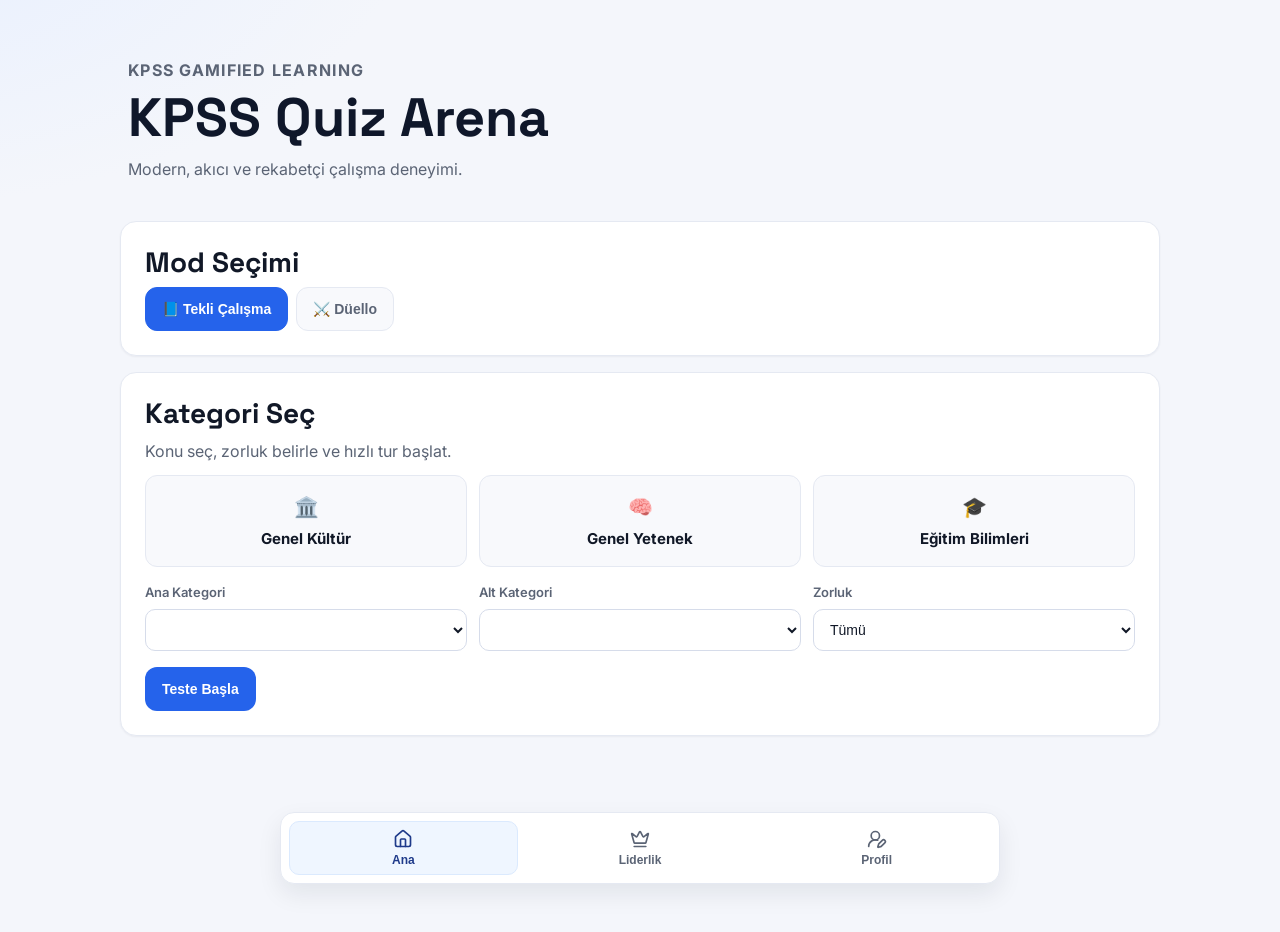
==== commit 070953bc: "Redesign UI with clean premium educational style" ====
--- a/index.html
+++ b/index.html
@@ -6,7 +6,7 @@
     <title>KPSS Quiz Arena</title>
     <link rel="preconnect" href="https://fonts.googleapis.com" />
     <link rel="preconnect" href="https://fonts.gstatic.com" crossorigin />
-    <link href="https://fonts.googleapis.com/css2?family=Inter:wght@400;500;600;700;800&display=swap" rel="stylesheet" />
+    <link href="https://fonts.googleapis.com/css2?family=Inter:wght@400;500;600;700&family=Space+Grotesk:wght@500;700&display=swap" rel="stylesheet" />
     <link rel="stylesheet" href="style.css" />
   </head>
   <body>
--- a/style.css
+++ b/style.css
@@ -1,516 +1,426 @@
 :root {
-  --primary: #6366f1;
-  --secondary: #8b5cf6;
-  --accent: #06b6d4;
-  --success: #10b981;
-  --warning: #f59e0b;
-  --error: #f43f5e;
-  --bg-900: #0f172a;
-  --bg-800: #1e293b;
-  --text-main: #e2e8f0;
-  --text-soft: #94a3b8;
-  --glass: rgba(15, 23, 42, 0.52);
+  --bg: #f4f6fb;
+  --surface: #ffffff;
+  --surface-muted: #f8f9fc;
+  --border: #e5e9f2;
+  --text: #111827;
+  --text-soft: #5b6475;
+  --primary: #2563eb;
+  --primary-strong: #1d4ed8;
+  --success: #16a34a;
+  --danger: #dc2626;
+  --radius-lg: 16px;
+  --radius-md: 12px;
+  --shadow-sm: 0 1px 2px rgba(17, 24, 39, 0.05);
+  --shadow-md: 0 10px 24px rgba(17, 24, 39, 0.08);
 }
 
 * { box-sizing: border-box; }
 
 body {
   margin: 0;
-  color: var(--text-main);
-  font-family: 'Inter', system-ui, -apple-system, Segoe UI, Roboto, sans-serif;
-  background: radial-gradient(1200px 650px at 20% -20%, rgba(99, 102, 241, 0.33), transparent),
-              radial-gradient(900px 520px at 95% 20%, rgba(139, 92, 246, 0.2), transparent),
-              linear-gradient(160deg, var(--bg-900), var(--bg-800));
   min-height: 100vh;
-  overflow-x: hidden;
-}
-
-.bg-particles {
-  position: fixed;
-  inset: 0;
-  pointer-events: none;
-  z-index: 0;
-}
-
-.bg-particles span {
-  position: absolute;
-  width: 10px;
-  height: 10px;
-  border-radius: 999px;
-  background: rgba(6, 182, 212, 0.35);
-  filter: blur(0.5px);
-  animation: floatParticle 8s ease-in-out infinite;
-}
-
-.bg-particles span:nth-child(1) { left: 8%; top: 22%; animation-delay: 0s; }
-.bg-particles span:nth-child(2) { left: 24%; top: 74%; animation-delay: 1.3s; }
-.bg-particles span:nth-child(3) { left: 46%; top: 18%; animation-delay: 2.1s; }
-.bg-particles span:nth-child(4) { left: 61%; top: 65%; animation-delay: 2.8s; }
-.bg-particles span:nth-child(5) { left: 80%; top: 33%; animation-delay: 3.5s; }
-.bg-particles span:nth-child(6) { left: 92%; top: 79%; animation-delay: 4.1s; }
-
-.glass {
-  backdrop-filter: blur(14px);
-  background: rgba(15, 23, 42, 0.5);
-  border: 1px solid rgba(148, 163, 184, 0.22);
-}
+  background: radial-gradient(900px 500px at -10% -10%, #e7efff 0%, transparent 60%), var(--bg);
+  color: var(--text);
+  font-family: 'Inter', system-ui, -apple-system, sans-serif;
+  line-height: 1.5;
+}
+
+.bg-particles { display: none; }
 
 .topbar {
-  position: relative;
-  z-index: 1;
-  width: min(980px, 92vw);
-  margin: 1rem auto;
-  padding: 1rem 1.2rem;
-  border-radius: 20px;
+  width: min(1040px, calc(100vw - 48px));
+  margin: 32px auto 24px;
+  padding: 16px 8px;
+  text-align: left;
+}
+
+.eyebrow {
+  margin: 0;
+  color: var(--primary);
+  font-weight: 700;
+  letter-spacing: 0.08em;
+  font-size: 12px;
+  text-transform: uppercase;
+}
+
+.gradient-title {
+  margin: 8px 0 0;
+  font-family: 'Space Grotesk', 'Inter', sans-serif;
+  font-weight: 700;
+  font-size: clamp(32px, 5vw, 54px);
+  line-height: 1.05;
+  color: #0f172a;
+}
+
+.topbar p { margin: 10px 0 0; color: var(--text-soft); font-size: 16px; }
+
+.container {
+  width: min(1040px, calc(100vw - 48px));
+  margin: 0 auto 112px;
+  display: grid;
+  gap: 16px;
+}
+
+#leaderboardView,
+#profileView { justify-items: center; }
+
+#leaderboardView .card,
+#profileView .card { width: min(760px, 100%); }
+
+.card {
+  background: var(--surface);
+  border: 1px solid var(--border);
+  border-radius: var(--radius-lg);
+  padding: 24px;
+  box-shadow: var(--shadow-sm);
+}
+
+.card h2 {
+  margin: 0 0 8px;
+  font-family: 'Space Grotesk', 'Inter', sans-serif;
+  font-size: 28px;
+  line-height: 1.2;
+}
+
+h3, h4 { margin: 0 0 8px; }
+
+.hidden { display: none !important; }
+
+.mode-buttons,
+.actions {
+  display: flex;
+  flex-wrap: wrap;
+  gap: 8px;
+}
+
+.btn {
+  border: 1px solid transparent;
+  border-radius: var(--radius-md);
+  min-height: 44px;
+  padding: 10px 16px;
+  font-size: 14px;
+  font-weight: 600;
+  color: #ffffff;
+  background: var(--primary);
+  cursor: pointer;
+  transition: transform 0.25s ease, box-shadow 0.25s ease, background-color 0.25s ease;
+}
+
+.btn.primary { background: var(--primary); }
+
+.btn:hover {
+  transform: scale(1.03);
+  box-shadow: var(--shadow-md);
+  background: var(--primary-strong);
+}
+
+.btn:active { transform: scale(0.99); }
+
+.btn:disabled {
+  opacity: 0.5;
+  cursor: not-allowed;
+  transform: none;
+  box-shadow: none;
+}
+
+.nav-tab {
+  color: var(--text-soft);
+  background: var(--surface-muted);
+  border-color: var(--border);
+}
+
+.nav-tab.active {
+  color: #ffffff;
+  background: var(--primary);
+  border-color: var(--primary);
+}
+
+.muted { color: var(--text-soft); margin: 0 0 12px; }
+
+.category-cards {
+  display: grid;
+  grid-template-columns: repeat(3, minmax(0, 1fr));
+  gap: 12px;
+  margin: 12px 0 16px;
+}
+
+.category-card {
+  border: 1px solid var(--border);
+  border-radius: var(--radius-md);
+  background: var(--surface-muted);
+  padding: 16px;
   text-align: center;
-}
-
-.eyebrow {
-  margin: 0 0 0.35rem;
-  color: var(--text-soft);
-  font-size: 0.72rem;
-  letter-spacing: 0.16em;
-}
-
-.gradient-title {
-  margin: 0;
-  font-size: clamp(1.7rem, 5vw, 2.6rem);
-  line-height: 1.1;
-  background: linear-gradient(90deg, var(--primary), var(--secondary), var(--accent), var(--primary));
-  background-size: 240% 100%;
-  -webkit-background-clip: text;
-  background-clip: text;
-  color: transparent;
-  animation: headerGradient 8s linear infinite;
-}
-
-.topbar p { margin: 0.45rem 0 0; color: var(--text-soft); }
-
-.container {
-  position: relative;
-  z-index: 1;
-  width: min(980px, 92vw);
-  margin: 0 auto 7rem;
-  display: grid;
-  gap: 0.9rem;
-}
-
-#leaderboardView,
-#profileView {
-  justify-items: center;
-}
-
-#leaderboardView .card,
-#profileView .card {
-  width: min(760px, 100%);
-}
-
-.card {
-  position: relative;
-  border-radius: 24px;
-  padding: 1rem;
-  background: linear-gradient(160deg, rgba(15, 23, 42, 0.75), rgba(30, 41, 59, 0.66));
-  border: 1px solid rgba(148, 163, 184, 0.22);
-  box-shadow: 0 15px 40px rgba(2, 6, 23, 0.45), inset 0 1px 0 rgba(255, 255, 255, 0.03);
-}
-
-.card-float { animation: cardIn 0.55s ease both; }
-.question-card {
-  backdrop-filter: blur(14px);
-  border-color: rgba(99, 102, 241, 0.45);
-  box-shadow: 0 22px 55px rgba(2, 6, 23, 0.52), 0 0 0 1px rgba(99, 102, 241, 0.14), 0 0 32px rgba(139, 92, 246, 0.22);
-}
-
-h2, h3, h4 { margin: 0 0 0.55rem; }
-h3 { font-size: 1.02rem; }
-
-.hidden { display: none !important; }
-
-.mode-buttons, .actions {
-  display: flex;
-  gap: 0.55rem;
-  flex-wrap: wrap;
-}
-
-.btn {
-  position: relative;
-  overflow: hidden;
-  border: none;
-  border-radius: 16px;
-  padding: 0.8rem 1rem;
-  min-height: 48px;
-  font-weight: 700;
-  color: #ecfeff;
-  cursor: pointer;
-  background: linear-gradient(135deg, rgba(6, 182, 212, 0.9), rgba(99, 102, 241, 0.9));
-  box-shadow: 0 8px 18px rgba(6, 182, 212, 0.2), inset 0 0 0 1px rgba(255, 255, 255, 0.2);
-  transition: transform 0.35s ease, box-shadow 0.35s ease, filter 0.35s ease;
-}
-
-.btn.primary {
-  background: linear-gradient(135deg, var(--primary), var(--secondary));
-  box-shadow: 0 10px 24px rgba(99, 102, 241, 0.35);
-}
-
-.btn:hover {
-  transform: scale(1.05);
-  filter: brightness(1.06);
-  box-shadow: 0 12px 26px rgba(139, 92, 246, 0.45);
-}
-
-.btn:active { transform: scale(0.98); }
-.btn:disabled { opacity: 0.45; cursor: not-allowed; transform: none; }
-
-.ripple {
-  position: absolute;
-  border-radius: 999px;
-  transform: scale(0);
-  animation: ripple 0.55s ease-out;
-  background: rgba(255, 255, 255, 0.35);
-  pointer-events: none;
-}
-
-.nav-tab {
-  display: inline-flex;
-  align-items: center;
-  gap: 0.45rem;
-}
-.nav-tab.active {
-  outline: 1px solid rgba(6, 182, 212, 0.65);
-  box-shadow: 0 0 0 1px rgba(6, 182, 212, 0.4), 0 10px 24px rgba(6, 182, 212, 0.3);
-}
-
-.category-cards {
-  display: grid;
-  grid-template-columns: repeat(3, minmax(0, 1fr));
-  gap: 0.6rem;
-  margin-bottom: 0.8rem;
-}
-
-.category-card {
-  padding: 0.8rem 0.7rem;
-  border-radius: 18px;
-  text-align: center;
-  background: linear-gradient(135deg, rgba(99, 102, 241, 0.22), rgba(6, 182, 212, 0.15));
-  border: 1px solid rgba(99, 102, 241, 0.35);
-  box-shadow: 0 8px 18px rgba(15, 23, 42, 0.35);
-  transition: transform 0.35s ease, box-shadow 0.35s ease;
-}
-
-.category-card span { font-size: 1.2rem; display: block; margin-bottom: 0.35rem; }
-.category-card h4 { margin: 0; font-size: 0.85rem; color: #dbeafe; }
-
-.category-card:hover {
-  transform: translateY(-4px);
-  box-shadow: 0 14px 25px rgba(99, 102, 241, 0.3), 0 0 20px rgba(6, 182, 212, 0.2);
-}
-
-.category-grid, .duel-grid {
+  transition: transform 0.25s ease, box-shadow 0.25s ease;
+}
+
+.category-card span { font-size: 20px; display: block; margin-bottom: 6px; }
+.category-card h4 { font-size: 15px; margin: 0; }
+.category-card:hover { transform: translateY(-1px); box-shadow: var(--shadow-sm); }
+
+.category-grid,
+.duel-grid {
   display: grid;
   grid-template-columns: repeat(auto-fit, minmax(220px, 1fr));
-  gap: 0.7rem;
-  margin-bottom: 0.8rem;
+  gap: 12px;
+  margin: 8px 0 16px;
 }
 
 .glass-inner {
-  border-radius: 16px;
-  padding: 0.8rem;
-  background: rgba(15, 23, 42, 0.34);
-  border: 1px solid rgba(148, 163, 184, 0.22);
+  border: 1px solid var(--border);
+  border-radius: var(--radius-md);
+  background: var(--surface-muted);
+  padding: 16px;
 }
 
 label {
   display: flex;
   flex-direction: column;
-  gap: 0.35rem;
-  font-size: 0.92rem;
-  color: #cbd5e1;
-}
-
-select, input {
-  border: 1px solid rgba(148, 163, 184, 0.34);
-  border-radius: 14px;
-  padding: 0.72rem;
-  min-height: 46px;
-  background: rgba(15, 23, 42, 0.6);
-  color: var(--text-main);
-}
-
-select:focus, input:focus {
+  gap: 6px;
+  font-size: 13px;
+  color: var(--text-soft);
+  font-weight: 600;
+}
+
+select,
+input {
+  border: 1px solid #d6dcea;
+  border-radius: 10px;
+  min-height: 42px;
+  padding: 10px 12px;
+  font-size: 14px;
+  color: var(--text);
+  background: #fff;
+}
+
+select:focus,
+input:focus {
   outline: none;
-  border-color: rgba(6, 182, 212, 0.8);
-  box-shadow: 0 0 0 3px rgba(6, 182, 212, 0.18);
-}
-
-.progress-track {
-  height: 10px;
-  border-radius: 999px;
-  background: rgba(148, 163, 184, 0.18);
-  overflow: hidden;
-  margin: 0.45rem 0 0.8rem;
-}
-
-.progress-fill {
-  width: 22%;
-  height: 100%;
-  border-radius: inherit;
-  background: linear-gradient(90deg, var(--accent), var(--secondary), var(--primary));
-  background-size: 200% 100%;
-  animation: shimmer 2.2s linear infinite;
-  transition: width 0.45s ease-in-out;
-}
-
-.timer-circle {
-  width: 52px;
-  height: 52px;
-  border-radius: 50%;
-  display: grid;
-  place-items: center;
-  color: #e0f2fe;
-  background: conic-gradient(from 0deg, var(--accent), var(--secondary), var(--accent));
-  box-shadow: 0 0 20px rgba(6, 182, 212, 0.4), inset 0 0 0 5px rgba(15, 23, 42, 0.88);
-  animation: spinGlow 3s linear infinite;
-}
-.timer-circle span { font-size: 0.8rem; font-weight: 700; }
-
-.choices {
-  display: grid;
-  gap: 0.55rem;
-}
-
-.choice-btn {
-  text-align: left;
-  background: linear-gradient(135deg, rgba(99, 102, 241, 0.26), rgba(6, 182, 212, 0.2));
-  border: 1px solid rgba(148, 163, 184, 0.34);
-  min-height: 54px;
-}
-
-.choice-btn.correct {
-  background: linear-gradient(135deg, rgba(16, 185, 129, 0.45), rgba(5, 150, 105, 0.45));
-  border-color: rgba(16, 185, 129, 0.9);
-}
-
-.choice-btn.wrong {
-  background: linear-gradient(135deg, rgba(244, 63, 94, 0.45), rgba(225, 29, 72, 0.45));
-  border-color: rgba(244, 63, 94, 0.9);
-  animation: shake 0.34s ease;
-}
-
-.choice-selected { outline: 2px solid rgba(6, 182, 212, 0.55); }
-
-.badge {
-  border-radius: 999px;
-  padding: 0.24rem 0.65rem;
-  color: #e0e7ff;
-  background: linear-gradient(90deg, rgba(99, 102, 241, 0.65), rgba(139, 92, 246, 0.65));
-  border: 1px solid rgba(167, 139, 250, 0.55);
-}
+  border-color: var(--primary);
+  box-shadow: 0 0 0 3px rgba(37, 99, 235, 0.12);
+}
+
+.question-card { border: 1px solid var(--border); }
 
 .row-between {
   display: flex;
   align-items: center;
   justify-content: space-between;
-  gap: 0.5rem;
-}
-
-.muted { color: var(--text-soft); }
+  gap: 8px;
+}
+
+.progress-track {
+  width: 100%;
+  height: 8px;
+  border-radius: 999px;
+  background: #e6ebf5;
+  overflow: hidden;
+  margin: 12px 0;
+}
+
+.progress-fill {
+  height: 100%;
+  width: 18%;
+  background: var(--primary);
+  transition: width 0.25s ease;
+}
+
+.badge {
+  background: #eef3ff;
+  color: #1e40af;
+  border: 1px solid #dbe5ff;
+  border-radius: 999px;
+  padding: 4px 10px;
+  font-size: 12px;
+  font-weight: 700;
+}
+
+.timer-circle {
+  width: 44px;
+  height: 44px;
+  border-radius: 999px;
+  display: grid;
+  place-items: center;
+  background: #eef2ff;
+  color: #1e3a8a;
+  font-weight: 700;
+  border: 1px solid #d7e1ff;
+}
+
+.choices { display: grid; gap: 8px; margin-top: 8px; }
+
+.choice-btn {
+  text-align: left;
+  color: var(--text);
+  background: #fff;
+  border: 1px solid #d8deea;
+}
+
+.choice-btn:hover { background: #f7f9ff; }
+
+.choice-btn.correct {
+  background: #effcf3;
+  border-color: #bce7c8;
+  color: #166534;
+}
+
+.choice-btn.wrong {
+  background: #fff1f2;
+  border-color: #fecdd3;
+  color: #991b1b;
+}
+
+.choice-selected {
+  border-color: #93c5fd;
+  box-shadow: 0 0 0 2px rgba(37, 99, 235, 0.15);
+}
 
 .code-box {
-  border-radius: 14px;
-  background: rgba(15, 23, 42, 0.53);
-  border: 1px dashed rgba(148, 163, 184, 0.4);
-  padding: 0.7rem;
-  color: #e2e8f0;
+  border: 1px dashed #ccd5e5;
+  border-radius: 10px;
+  background: #f9fbff;
+  padding: 10px 12px;
+  color: #1f2937;
 }
 
 .explanation {
-  border-left: 3px solid var(--accent);
-  padding-left: 0.7rem;
-  color: #cbd5e1;
-}
-
-.modal-card {
-  position: fixed;
-  inset: 0;
-  margin: auto;
-  width: min(520px, 90vw);
-  height: fit-content;
-  background: rgba(15, 23, 42, 0.82);
-  backdrop-filter: blur(18px);
-  border: 1px solid rgba(99, 102, 241, 0.42);
-  box-shadow: 0 25px 60px rgba(2, 6, 23, 0.7);
-  animation: modalIn 0.45s ease both;
-  z-index: 25;
-}
-
-.bottom-nav {
-  position: fixed;
-  z-index: 20;
-  left: 50%;
-  transform: translateX(-50%);
-  bottom: 0.75rem;
-  width: min(700px, calc(100vw - 1rem));
-  border-radius: 20px;
-  display: grid;
-  grid-template-columns: repeat(3, 1fr);
-  gap: 0.35rem;
-  padding: 0.45rem;
-}
-
-.leaderboard-list {
-  display: grid;
-  gap: 0.55rem;
-}
+  margin-top: 10px;
+  border-left: 3px solid #c7d6ff;
+  padding-left: 10px;
+  color: #334155;
+}
+
+.modal-card,
+.modal-inline {
+  border: 1px solid var(--border);
+  background: var(--surface-muted);
+  border-radius: var(--radius-md);
+  padding: 16px;
+}
+
+.leaderboard-list { display: grid; gap: 8px; }
 
 .leader-row {
   display: flex;
   justify-content: space-between;
   align-items: center;
-  gap: 0.5rem;
-  padding: 0.75rem;
-  border-radius: 14px;
-  background: rgba(15, 23, 42, 0.45);
-  border: 1px solid rgba(148, 163, 184, 0.22);
+  gap: 8px;
+  border: 1px solid var(--border);
+  border-radius: 12px;
+  padding: 12px;
+  background: var(--surface-muted);
 }
 
 .profile-header {
   display: flex;
   align-items: center;
-  gap: 0.8rem;
-  margin-bottom: 0.7rem;
+  gap: 12px;
+  margin-bottom: 12px;
 }
 
 .profile-avatar {
-  width: 62px;
-  height: 62px;
-  border-radius: 50%;
+  width: 56px;
+  height: 56px;
+  border-radius: 12px;
+  background: #eff6ff;
+  border: 1px solid #dbeafe;
   display: grid;
   place-items: center;
-  font-size: 1.7rem;
-  background: rgba(99, 102, 241, 0.22);
-  border: 1px solid rgba(167, 139, 250, 0.45);
+  font-size: 24px;
 }
 
 .avatar-grid {
   display: grid;
   grid-template-columns: repeat(5, minmax(0, 1fr));
-  gap: 0.45rem;
+  gap: 8px;
 }
 
 .avatar-item {
-  border: 1px solid rgba(148, 163, 184, 0.35);
+  border: 1px solid var(--border);
+  border-radius: 10px;
+  background: #fff;
+  color: var(--text);
+  padding: 8px;
+  cursor: pointer;
+  transition: transform 0.25s ease, border-color 0.25s ease;
+}
+
+.avatar-item:hover { transform: scale(1.03); border-color: #bdd0ff; }
+.avatar-item.active { border-color: var(--primary); background: #f2f7ff; }
+
+.profile-stats {
+  margin-top: 16px;
+  display: grid;
+  grid-template-columns: repeat(3, minmax(0, 1fr));
+  gap: 8px;
+}
+
+.stat-card {
+  border: 1px solid var(--border);
   border-radius: 12px;
-  padding: 0.55rem;
-  background: rgba(15, 23, 42, 0.4);
-  color: #e2e8f0;
-  cursor: pointer;
-}
-
-.avatar-item.active {
-  border-color: rgba(6, 182, 212, 0.9);
-  box-shadow: 0 0 0 2px rgba(6, 182, 212, 0.2);
-}
-
-.profile-stats {
-  display: grid;
-  grid-template-columns: repeat(3, minmax(0, 1fr));
-  gap: 0.55rem;
-  margin-top: 0.9rem;
-}
-
-.stat-card {
+  background: var(--surface-muted);
+  padding: 12px;
+}
+
+.stat-card span { display: block; font-size: 12px; color: var(--text-soft); }
+
+.bottom-nav {
+  position: fixed;
+  left: 50%;
+  transform: translateX(-50%);
+  bottom: 16px;
+  width: min(720px, calc(100vw - 24px));
+  padding: 8px;
+  display: grid;
+  grid-template-columns: repeat(3, 1fr);
+  gap: 8px;
+  background: #ffffff;
+  border: 1px solid var(--border);
   border-radius: 14px;
-  padding: 0.75rem;
-  background: rgba(15, 23, 42, 0.45);
-  border: 1px solid rgba(148, 163, 184, 0.22);
-  display: grid;
-  gap: 0.2rem;
-}
-
-.stat-card span {
-  color: var(--text-soft);
-  font-size: 0.8rem;
-}
-
-.nav-icon {
-  width: 22px;
-  height: 22px;
+  box-shadow: var(--shadow-md);
 }
 
 .nav-item {
-  border: none;
-  border-radius: 14px;
-  min-height: 48px;
+  border: 1px solid transparent;
+  border-radius: 10px;
+  min-height: 54px;
+  padding: 6px 8px;
+  display: grid;
+  place-items: center;
+  gap: 2px;
   color: var(--text-soft);
   background: transparent;
-  display: grid;
-  place-items: center;
-  gap: 0.05rem;
-  transition: all 0.35s ease;
-}
+  cursor: pointer;
+  transition: all 0.25s ease;
+}
+
+.nav-icon {
+  width: 20px;
+  height: 20px;
+}
+
+.nav-item small { font-size: 12px; font-weight: 600; }
 
 .nav-item.active,
 .nav-item:hover {
-  color: #e0e7ff;
-  background: linear-gradient(120deg, rgba(99, 102, 241, 0.32), rgba(6, 182, 212, 0.28));
-}
-
-.page-enter { animation: pageIn 0.5s ease both; }
-.pulse-ok { animation: pulseOk 0.45s ease; }
+  background: #eff6ff;
+  color: #1e3a8a;
+  border-color: #dbeafe;
+}
+
+.page-enter { animation: fadeInUp 0.3s ease both; }
 
 @media (max-width: 720px) {
-  .container { margin-bottom: 6.5rem; }
-  .category-cards { grid-template-columns: 1fr; }
-}
-
-@keyframes ripple {
-  to { transform: scale(4); opacity: 0; }
-}
-
-@keyframes cardIn {
-  from { opacity: 0; transform: translateY(18px); }
-  to { opacity: 1; transform: translateY(0); }
-}
-
-@keyframes pageIn {
+  .topbar,
+  .container { width: calc(100vw - 24px); }
+
+  .category-cards,
+  .profile-stats { grid-template-columns: 1fr; }
+
+  .avatar-grid { grid-template-columns: repeat(4, minmax(0, 1fr)); }
+}
+
+@keyframes fadeInUp {
   from { opacity: 0; transform: translateY(8px); }
   to { opacity: 1; transform: translateY(0); }
 }
-
-@keyframes modalIn {
-  from { opacity: 0; transform: translateY(10px) scale(0.9); }
-  to { opacity: 1; transform: translateY(0) scale(1); }
-}
-
-@keyframes pulseOk {
-  0% { box-shadow: 0 0 0 rgba(16, 185, 129, 0); }
-  50% { box-shadow: 0 0 28px rgba(16, 185, 129, 0.65); }
-  100% { box-shadow: 0 0 0 rgba(16, 185, 129, 0); }
-}
-
-@keyframes shake {
-  0%, 100% { transform: translateX(0); }
-  25% { transform: translateX(-4px); }
-  50% { transform: translateX(4px); }
-  75% { transform: translateX(-3px); }
-}
-
-@keyframes shimmer {
-  0% { background-position: 0% 50%; }
-  100% { background-position: 200% 50%; }
-}
-
-@keyframes spinGlow {
-  0% { transform: rotate(0); }
-  100% { transform: rotate(360deg); }
-}
-
-@keyframes headerGradient {
-  0% { background-position: 0% 50%; }
-  100% { background-position: 200% 50%; }
-}
-
-@keyframes floatParticle {
-  0%, 100% { transform: translateY(0); opacity: 0.35; }
-  50% { transform: translateY(-15px); opacity: 0.8; }
-}
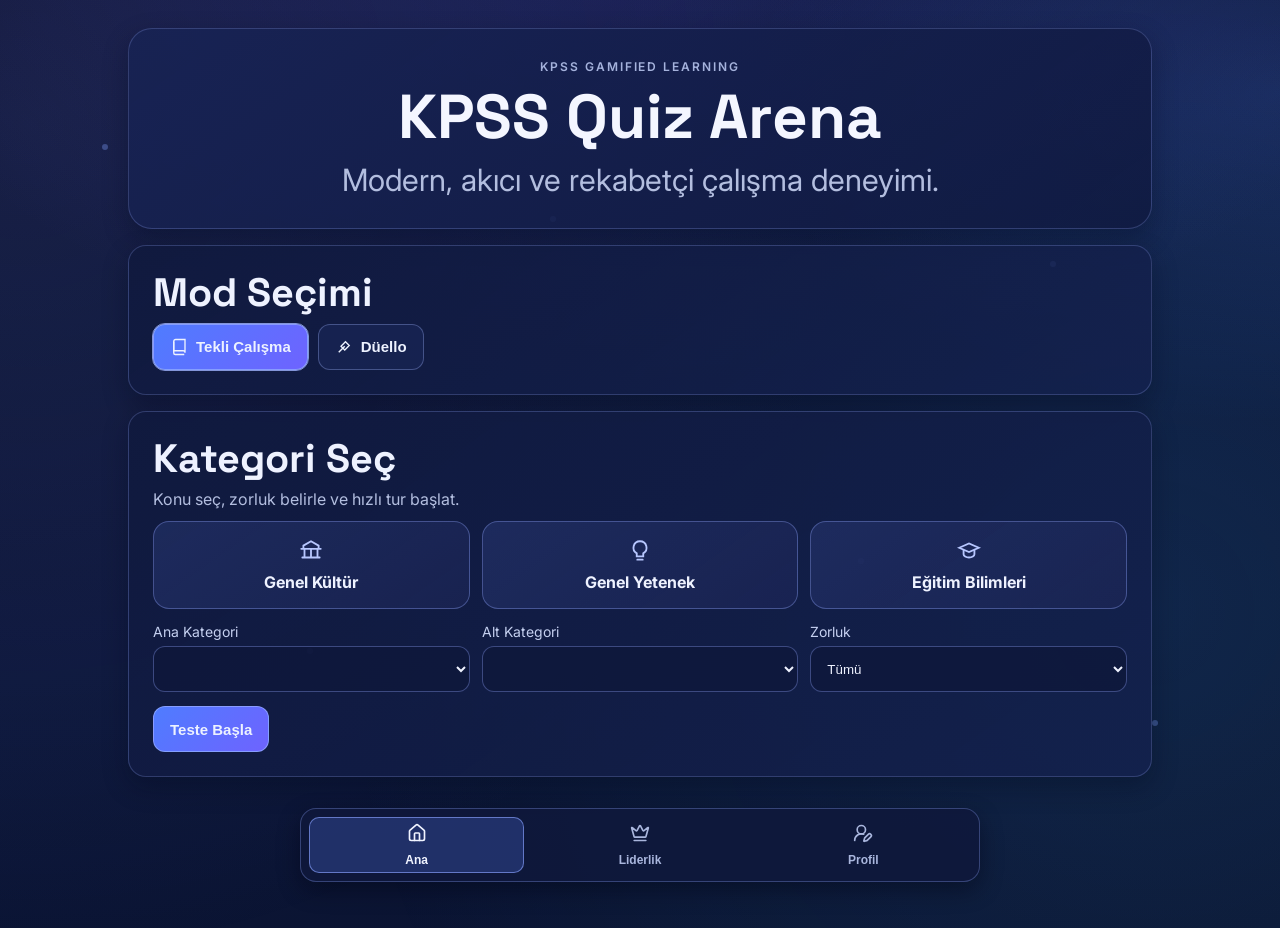
==== commit dc779b5c: "Refine dark premium UI and remove all emoji visuals" ====
--- a/index.html
+++ b/index.html
@@ -24,8 +24,8 @@
       <section class="card card-float">
         <h2>Mod Seçimi</h2>
         <div class="mode-buttons">
-          <button id="soloModeBtn" class="btn primary nav-tab active"><span>📘</span> Tekli Çalışma</button>
-          <button id="duelModeBtn" class="btn nav-tab"><span>⚔️</span> Düello</button>
+          <button id="soloModeBtn" class="btn primary nav-tab active"><svg class="inline-icon" viewBox="0 0 24 24" fill="none" aria-hidden="true"><path d="M5 4.5A2.5 2.5 0 0 1 7.5 2H20v17.5A2.5 2.5 0 0 0 17.5 17H5z" stroke="currentColor" stroke-width="1.8"/><path d="M5 4.5V20a2 2 0 0 0 2 2h12" stroke="currentColor" stroke-width="1.8"/></svg> Tekli Çalışma</button>
+          <button id="duelModeBtn" class="btn nav-tab"><svg class="inline-icon" viewBox="0 0 24 24" fill="none" aria-hidden="true"><path d="M14 5l5 5-6 6-5-5z" stroke="currentColor" stroke-width="1.8"/><path d="M5 19l8-8" stroke="currentColor" stroke-width="1.8"/></svg> Düello</button>
         </div>
       </section>
 
@@ -34,9 +34,9 @@
         <p class="muted">Konu seç, zorluk belirle ve hızlı tur başlat.</p>
 
         <div class="category-cards">
-          <article class="category-card"><span>🏛️</span><h4>Genel Kültür</h4></article>
-          <article class="category-card"><span>🧠</span><h4>Genel Yetenek</h4></article>
-          <article class="category-card"><span>🎓</span><h4>Eğitim Bilimleri</h4></article>
+          <article class="category-card"><span><svg class="category-icon" viewBox="0 0 24 24" fill="none" aria-hidden="true"><path d="M3 10h18M5 10V7l7-4 7 4v3M6 10v8M12 10v8M18 10v8M4 18h16" stroke="currentColor" stroke-width="1.7" stroke-linecap="round"/></svg></span><h4>Genel Kültür</h4></article>
+          <article class="category-card"><span><svg class="category-icon" viewBox="0 0 24 24" fill="none" aria-hidden="true"><path d="M12 3a6 6 0 0 0-3 11.2V17h6v-2.8A6 6 0 0 0 12 3z" stroke="currentColor" stroke-width="1.7"/><path d="M9.5 20h5" stroke="currentColor" stroke-width="1.7" stroke-linecap="round"/></svg></span><h4>Genel Yetenek</h4></article>
+          <article class="category-card"><span><svg class="category-icon" viewBox="0 0 24 24" fill="none" aria-hidden="true"><path d="M3 9l9-4 9 4-9 4-9-4z" stroke="currentColor" stroke-width="1.7"/><path d="M7 11v4c0 1.5 2.2 3 5 3s5-1.5 5-3v-4" stroke="currentColor" stroke-width="1.7"/></svg></span><h4>Eğitim Bilimleri</h4></article>
         </div>
 
         <div class="category-grid">
@@ -162,8 +162,8 @@
         <h2>Liderlik</h2>
         <p class="muted">Demo ekranı: görsel hiyerarşi için hazırlanmıştır.</p>
         <div class="mode-buttons" style="margin-bottom:.6rem;">
-          <button class="btn primary lb-tab active" data-lb-tab="speed">⚡ En Hızlı Tamamlayanlar</button>
-          <button class="btn lb-tab" data-lb-tab="accuracy">🎯 Doğru Ortalama Liderleri</button>
+          <button class="btn primary lb-tab active" data-lb-tab="speed">En Hızlı Tamamlayanlar</button>
+          <button class="btn lb-tab" data-lb-tab="accuracy">Doğru Ortalama Liderleri</button>
         </div>
 
         <div id="lbSpeed" class="leaderboard-list">
@@ -186,7 +186,7 @@
         <p class="muted">Kullanıcı kartı, avatar seçimi ve demo istatistikler.</p>
 
         <div class="profile-header">
-          <div class="profile-avatar" id="profileAvatarPreview">🧑‍🎓</div>
+          <div class="profile-avatar avatar-orbit" id="profileAvatarPreview"><span>AO</span></div>
           <div>
             <h3 id="profileNameText">Kullanıcı Adı</h3>
             <p class="muted">Seviye 12 • 7 Gün Seri</p>
@@ -200,16 +200,16 @@
 
         <h3 style="margin-top:.9rem;">Avatar Seç (10 adet)</h3>
         <div class="avatar-grid" id="avatarGrid">
-          <button class="avatar-item" data-avatar="🧑‍💼">🧑‍💼</button>
-          <button class="avatar-item" data-avatar="👨‍🏫">👨‍🏫</button>
-          <button class="avatar-item" data-avatar="🧔">🧔</button>
-          <button class="avatar-item" data-avatar="👨‍💻">👨‍💻</button>
-          <button class="avatar-item" data-avatar="🕵️‍♂️">🕵️‍♂️</button>
-          <button class="avatar-item" data-avatar="👩‍🏫">👩‍🏫</button>
-          <button class="avatar-item" data-avatar="👩‍💼">👩‍💼</button>
-          <button class="avatar-item" data-avatar="👩‍🔬">👩‍🔬</button>
-          <button class="avatar-item" data-avatar="🧕">🧕</button>
-          <button class="avatar-item" data-avatar="👩‍💻">👩‍💻</button>
+          <button class="avatar-item avatar-orbit active" data-avatar="avatar-orbit" data-initials="AO"><span>AO</span></button>
+          <button class="avatar-item avatar-ember" data-avatar="avatar-ember" data-initials="EB"><span>EB</span></button>
+          <button class="avatar-item avatar-sky" data-avatar="avatar-sky" data-initials="SK"><span>SK</span></button>
+          <button class="avatar-item avatar-moss" data-avatar="avatar-moss" data-initials="MS"><span>MS</span></button>
+          <button class="avatar-item avatar-violet" data-avatar="avatar-violet" data-initials="VT"><span>VT</span></button>
+          <button class="avatar-item avatar-coral" data-avatar="avatar-coral" data-initials="CR"><span>CR</span></button>
+          <button class="avatar-item avatar-ice" data-avatar="avatar-ice" data-initials="IC"><span>IC</span></button>
+          <button class="avatar-item avatar-sunset" data-avatar="avatar-sunset" data-initials="SS"><span>SS</span></button>
+          <button class="avatar-item avatar-neon" data-avatar="avatar-neon" data-initials="NN"><span>NN</span></button>
+          <button class="avatar-item avatar-carbon" data-avatar="avatar-carbon" data-initials="CB"><span>CB</span></button>
         </div>
 
         <button id="saveProfileBtn" class="btn primary" style="margin-top:.8rem;">Profili Kaydet</button>
--- a/style.css
+++ b/style.css
@@ -1,18 +1,18 @@
 :root {
-  --bg: #f4f6fb;
-  --surface: #ffffff;
-  --surface-muted: #f8f9fc;
-  --border: #e5e9f2;
-  --text: #111827;
-  --text-soft: #5b6475;
-  --primary: #2563eb;
-  --primary-strong: #1d4ed8;
-  --success: #16a34a;
-  --danger: #dc2626;
-  --radius-lg: 16px;
+  --bg-900: #0b1028;
+  --bg-800: #111b3d;
+  --surface: rgba(16, 25, 62, 0.86);
+  --surface-2: rgba(20, 33, 78, 0.82);
+  --border: rgba(132, 150, 224, 0.28);
+  --text: #eef2ff;
+  --text-soft: #b3bedf;
+  --primary: #4f7cff;
+  --primary-2: #6e63ff;
+  --success: #22c55e;
+  --danger: #f43f5e;
+  --radius-lg: 18px;
   --radius-md: 12px;
-  --shadow-sm: 0 1px 2px rgba(17, 24, 39, 0.05);
-  --shadow-md: 0 10px 24px rgba(17, 24, 39, 0.08);
+  --shadow: 0 10px 26px rgba(4, 8, 28, 0.32);
 }
 
 * { box-sizing: border-box; }
@@ -20,313 +20,327 @@
 body {
   margin: 0;
   min-height: 100vh;
-  background: radial-gradient(900px 500px at -10% -10%, #e7efff 0%, transparent 60%), var(--bg);
+  font-family: 'Inter', system-ui, sans-serif;
   color: var(--text);
-  font-family: 'Inter', system-ui, -apple-system, sans-serif;
-  line-height: 1.5;
-}
-
-.bg-particles { display: none; }
+  background:
+    radial-gradient(1200px 700px at 50% -10%, rgba(90, 94, 255, 0.22), transparent 68%),
+    radial-gradient(800px 500px at 100% 10%, rgba(79, 124, 255, 0.18), transparent 66%),
+    linear-gradient(165deg, var(--bg-900) 0%, #0c1638 54%, #0a132f 100%);
+  overflow-x: hidden;
+}
+
+body::before {
+  content: '';
+  position: fixed;
+  inset: -40% -30%;
+  background: radial-gradient(circle at 20% 30%, rgba(114, 132, 255, 0.13), transparent 42%),
+              radial-gradient(circle at 75% 60%, rgba(65, 185, 255, 0.11), transparent 45%);
+  animation: drift 18s ease-in-out infinite alternate;
+  pointer-events: none;
+}
+
+.bg-particles {
+  position: fixed;
+  inset: 0;
+  pointer-events: none;
+}
+
+.bg-particles span {
+  position: absolute;
+  width: 6px;
+  height: 6px;
+  border-radius: 999px;
+  background: rgba(129, 160, 255, 0.35);
+  animation: float 12s linear infinite;
+}
+.bg-particles span:nth-child(1) { left: 8%; top: 16%; animation-delay: 0s; }
+.bg-particles span:nth-child(2) { left: 24%; top: 72%; animation-delay: 1.8s; }
+.bg-particles span:nth-child(3) { left: 43%; top: 24%; animation-delay: 3.2s; }
+.bg-particles span:nth-child(4) { left: 67%; top: 62%; animation-delay: 2.4s; }
+.bg-particles span:nth-child(5) { left: 82%; top: 29%; animation-delay: 4.5s; }
+.bg-particles span:nth-child(6) { left: 90%; top: 80%; animation-delay: 5.7s; }
+
+.glass { background: transparent; border: none; }
 
 .topbar {
-  width: min(1040px, calc(100vw - 48px));
-  margin: 32px auto 24px;
-  padding: 16px 8px;
-  text-align: left;
+  position: relative;
+  z-index: 1;
+  width: min(1024px, calc(100vw - 40px));
+  margin: 28px auto 16px;
+  padding: 30px;
+  border-radius: 24px;
+  border: 1px solid var(--border);
+  background: linear-gradient(145deg, rgba(24, 35, 84, 0.9), rgba(16, 26, 65, 0.88));
+  box-shadow: var(--shadow);
+  text-align: center;
 }
 
 .eyebrow {
   margin: 0;
-  color: var(--primary);
+  font-size: 12px;
+  letter-spacing: 0.16em;
+  font-weight: 600;
+  color: #a5b2dc;
+}
+
+.gradient-title {
+  margin: 10px 0 0;
+  font-family: 'Space Grotesk', 'Inter', sans-serif;
+  font-size: clamp(38px, 5.2vw, 62px);
+  line-height: 1.05;
   font-weight: 700;
-  letter-spacing: 0.08em;
-  font-size: 12px;
-  text-transform: uppercase;
-}
-
-.gradient-title {
-  margin: 8px 0 0;
-  font-family: 'Space Grotesk', 'Inter', sans-serif;
-  font-weight: 700;
-  font-size: clamp(32px, 5vw, 54px);
-  line-height: 1.05;
-  color: #0f172a;
-}
-
-.topbar p { margin: 10px 0 0; color: var(--text-soft); font-size: 16px; }
+  color: #f4f6ff;
+}
+
+.topbar p:last-child {
+  margin: 12px 0 0;
+  color: var(--text-soft);
+  font-size: clamp(18px, 2.4vw, 38px);
+}
 
 .container {
-  width: min(1040px, calc(100vw - 48px));
-  margin: 0 auto 112px;
+  position: relative;
+  z-index: 1;
+  width: min(1024px, calc(100vw - 40px));
+  margin: 0 auto 170px;
   display: grid;
   gap: 16px;
 }
 
 #leaderboardView,
 #profileView { justify-items: center; }
-
 #leaderboardView .card,
 #profileView .card { width: min(760px, 100%); }
 
 .card {
-  background: var(--surface);
+  border-radius: var(--radius-lg);
   border: 1px solid var(--border);
-  border-radius: var(--radius-lg);
+  background: linear-gradient(145deg, var(--surface), var(--surface-2));
   padding: 24px;
-  box-shadow: var(--shadow-sm);
-}
-
-.card h2 {
+  box-shadow: var(--shadow);
+}
+
+h2 {
   margin: 0 0 8px;
   font-family: 'Space Grotesk', 'Inter', sans-serif;
-  font-size: 28px;
-  line-height: 1.2;
+  font-size: clamp(30px, 3.1vw, 40px);
+  line-height: 1.15;
 }
 
 h3, h4 { margin: 0 0 8px; }
-
+.muted { color: var(--text-soft); margin: 0 0 12px; }
 .hidden { display: none !important; }
 
 .mode-buttons,
 .actions {
   display: flex;
   flex-wrap: wrap;
-  gap: 8px;
+  gap: 10px;
 }
 
 .btn {
-  border: 1px solid transparent;
+  display: inline-flex;
+  align-items: center;
+  gap: 8px;
+  justify-content: center;
   border-radius: var(--radius-md);
-  min-height: 44px;
-  padding: 10px 16px;
-  font-size: 14px;
+  border: 1px solid rgba(155, 172, 243, 0.35);
+  padding: 11px 16px;
+  min-height: 46px;
+  background: rgba(23, 36, 82, 0.92);
+  color: #edf2ff;
   font-weight: 600;
-  color: #ffffff;
-  background: var(--primary);
+  font-size: 15px;
   cursor: pointer;
-  transition: transform 0.25s ease, box-shadow 0.25s ease, background-color 0.25s ease;
-}
-
-.btn.primary { background: var(--primary); }
+  transition: transform 0.25s ease, background-color 0.25s ease, border-color 0.25s ease;
+}
+
+.btn.primary {
+  background: linear-gradient(135deg, var(--primary), var(--primary-2));
+  border-color: rgba(148, 173, 255, 0.75);
+}
 
 .btn:hover {
   transform: scale(1.03);
-  box-shadow: var(--shadow-md);
-  background: var(--primary-strong);
-}
-
+  background-color: rgba(29, 47, 105, 0.95);
+}
+
+.btn.primary:hover { background: linear-gradient(135deg, #4b74ee, #6759ee); }
 .btn:active { transform: scale(0.99); }
-
-.btn:disabled {
-  opacity: 0.5;
-  cursor: not-allowed;
-  transform: none;
-  box-shadow: none;
-}
-
-.nav-tab {
-  color: var(--text-soft);
-  background: var(--surface-muted);
-  border-color: var(--border);
-}
-
-.nav-tab.active {
-  color: #ffffff;
-  background: var(--primary);
-  border-color: var(--primary);
-}
-
-.muted { color: var(--text-soft); margin: 0 0 12px; }
+.btn:disabled { opacity: 0.5; cursor: not-allowed; transform: none; }
+
+.nav-tab.active { outline: 1px solid rgba(161, 181, 255, 0.8); }
+.inline-icon { width: 18px; height: 18px; }
 
 .category-cards {
   display: grid;
   grid-template-columns: repeat(3, minmax(0, 1fr));
   gap: 12px;
-  margin: 12px 0 16px;
+  margin-bottom: 14px;
 }
 
 .category-card {
-  border: 1px solid var(--border);
-  border-radius: var(--radius-md);
-  background: var(--surface-muted);
+  border-radius: 16px;
+  border: 1px solid rgba(134, 154, 236, 0.4);
   padding: 16px;
   text-align: center;
-  transition: transform 0.25s ease, box-shadow 0.25s ease;
-}
-
-.category-card span { font-size: 20px; display: block; margin-bottom: 6px; }
-.category-card h4 { font-size: 15px; margin: 0; }
-.category-card:hover { transform: translateY(-1px); box-shadow: var(--shadow-sm); }
+  background: linear-gradient(145deg, rgba(35, 49, 103, 0.72), rgba(30, 39, 88, 0.64));
+}
+
+.category-icon {
+  width: 26px;
+  height: 26px;
+  color: #b7c7ff;
+}
+
+.category-card span {
+  display: flex;
+  justify-content: center;
+  margin-bottom: 8px;
+}
+
+.category-card h4 { margin: 0; font-size: 16px; font-weight: 700; }
 
 .category-grid,
 .duel-grid {
   display: grid;
   grid-template-columns: repeat(auto-fit, minmax(220px, 1fr));
   gap: 12px;
-  margin: 8px 0 16px;
+  margin-bottom: 14px;
 }
 
 .glass-inner {
-  border: 1px solid var(--border);
-  border-radius: var(--radius-md);
-  background: var(--surface-muted);
+  border-radius: 14px;
+  border: 1px solid rgba(133, 153, 235, 0.32);
   padding: 16px;
+  background: rgba(21, 32, 79, 0.56);
 }
 
 label {
   display: flex;
   flex-direction: column;
   gap: 6px;
-  font-size: 13px;
-  color: var(--text-soft);
-  font-weight: 600;
+  color: #c5d0f0;
+  font-size: 14px;
 }
 
 select,
 input {
-  border: 1px solid #d6dcea;
-  border-radius: 10px;
-  min-height: 42px;
+  border-radius: 12px;
+  border: 1px solid rgba(130, 149, 232, 0.4);
+  background: rgba(15, 23, 58, 0.7);
+  color: var(--text);
+  min-height: 46px;
   padding: 10px 12px;
-  font-size: 14px;
-  color: var(--text);
-  background: #fff;
 }
 
 select:focus,
 input:focus {
   outline: none;
-  border-color: var(--primary);
-  box-shadow: 0 0 0 3px rgba(37, 99, 235, 0.12);
-}
-
-.question-card { border: 1px solid var(--border); }
+  border-color: rgba(145, 168, 255, 0.9);
+  box-shadow: 0 0 0 3px rgba(95, 121, 231, 0.22);
+}
 
 .row-between {
   display: flex;
+  justify-content: space-between;
   align-items: center;
-  justify-content: space-between;
   gap: 8px;
 }
 
 .progress-track {
+  height: 8px;
   width: 100%;
-  height: 8px;
   border-radius: 999px;
-  background: #e6ebf5;
+  background: rgba(164, 176, 222, 0.2);
   overflow: hidden;
-  margin: 12px 0;
+  margin: 10px 0 12px;
 }
 
 .progress-fill {
+  width: 20%;
   height: 100%;
-  width: 18%;
-  background: var(--primary);
+  background: linear-gradient(90deg, #4f7cff, #7094ff);
   transition: width 0.25s ease;
 }
 
 .badge {
-  background: #eef3ff;
-  color: #1e40af;
-  border: 1px solid #dbe5ff;
   border-radius: 999px;
   padding: 4px 10px;
-  font-size: 12px;
-  font-weight: 700;
+  border: 1px solid rgba(154, 173, 247, 0.52);
+  color: #d7e2ff;
+  background: rgba(56, 77, 150, 0.46);
 }
 
 .timer-circle {
-  width: 44px;
-  height: 44px;
+  width: 48px;
+  height: 48px;
   border-radius: 999px;
+  border: 1px solid rgba(149, 171, 255, 0.5);
   display: grid;
   place-items: center;
-  background: #eef2ff;
-  color: #1e3a8a;
-  font-weight: 700;
-  border: 1px solid #d7e1ff;
-}
-
-.choices { display: grid; gap: 8px; margin-top: 8px; }
-
-.choice-btn {
-  text-align: left;
-  color: var(--text);
-  background: #fff;
-  border: 1px solid #d8deea;
-}
-
-.choice-btn:hover { background: #f7f9ff; }
-
-.choice-btn.correct {
-  background: #effcf3;
-  border-color: #bce7c8;
-  color: #166534;
-}
-
-.choice-btn.wrong {
-  background: #fff1f2;
-  border-color: #fecdd3;
-  color: #991b1b;
-}
-
-.choice-selected {
-  border-color: #93c5fd;
-  box-shadow: 0 0 0 2px rgba(37, 99, 235, 0.15);
-}
+  background: rgba(34, 50, 110, 0.75);
+}
+
+.choices { display: grid; gap: 8px; }
+.choice-btn { justify-content: flex-start; }
+.choice-btn.correct { background: rgba(34, 197, 94, 0.2); border-color: rgba(74, 222, 128, 0.72); }
+.choice-btn.wrong { background: rgba(244, 63, 94, 0.22); border-color: rgba(251, 113, 133, 0.72); }
+.choice-selected { border-color: rgba(114, 156, 255, 0.95); }
 
 .code-box {
-  border: 1px dashed #ccd5e5;
-  border-radius: 10px;
-  background: #f9fbff;
-  padding: 10px 12px;
-  color: #1f2937;
+  border-radius: 12px;
+  border: 1px dashed rgba(131, 151, 233, 0.55);
+  background: rgba(21, 31, 73, 0.64);
+  padding: 10px;
 }
 
 .explanation {
-  margin-top: 10px;
-  border-left: 3px solid #c7d6ff;
+  border-left: 3px solid rgba(116, 144, 255, 0.95);
   padding-left: 10px;
-  color: #334155;
+  color: #cfdbff;
 }
 
 .modal-card,
 .modal-inline {
-  border: 1px solid var(--border);
-  background: var(--surface-muted);
-  border-radius: var(--radius-md);
+  border: 1px solid rgba(147, 168, 246, 0.35);
+  border-radius: 14px;
+  background: rgba(22, 33, 80, 0.72);
   padding: 16px;
 }
 
 .leaderboard-list { display: grid; gap: 8px; }
-
 .leader-row {
   display: flex;
   justify-content: space-between;
-  align-items: center;
-  gap: 8px;
-  border: 1px solid var(--border);
+  gap: 8px;
   border-radius: 12px;
+  border: 1px solid rgba(137, 158, 238, 0.4);
+  background: rgba(27, 39, 92, 0.64);
   padding: 12px;
-  background: var(--surface-muted);
 }
 
 .profile-header {
   display: flex;
   align-items: center;
   gap: 12px;
-  margin-bottom: 12px;
+  margin-bottom: 8px;
+}
+
+.profile-avatar,
+.avatar-item {
+  display: grid;
+  place-items: center;
+  font-weight: 700;
+  letter-spacing: 0.03em;
+  color: #f3f6ff;
 }
 
 .profile-avatar {
-  width: 56px;
-  height: 56px;
-  border-radius: 12px;
-  background: #eff6ff;
-  border: 1px solid #dbeafe;
-  display: grid;
-  place-items: center;
-  font-size: 24px;
+  width: 58px;
+  height: 58px;
+  border-radius: 14px;
+  border: 1px solid rgba(147, 171, 255, 0.56);
 }
 
 .avatar-grid {
@@ -336,91 +350,107 @@
 }
 
 .avatar-item {
-  border: 1px solid var(--border);
+  min-height: 44px;
   border-radius: 10px;
-  background: #fff;
-  color: var(--text);
-  padding: 8px;
+  border: 1px solid rgba(129, 151, 235, 0.42);
   cursor: pointer;
   transition: transform 0.25s ease, border-color 0.25s ease;
 }
 
-.avatar-item:hover { transform: scale(1.03); border-color: #bdd0ff; }
-.avatar-item.active { border-color: var(--primary); background: #f2f7ff; }
+.avatar-item:hover { transform: scale(1.03); }
+.avatar-item.active { border-color: rgba(165, 184, 255, 0.95); box-shadow: inset 0 0 0 1px rgba(169, 191, 255, 0.75); }
+
+.avatar-orbit { background: linear-gradient(135deg, #4f7cff, #6a63ff); }
+.avatar-ember { background: linear-gradient(135deg, #ef4444, #f97316); }
+.avatar-sky { background: linear-gradient(135deg, #0ea5e9, #2563eb); }
+.avatar-moss { background: linear-gradient(135deg, #16a34a, #0f766e); }
+.avatar-violet { background: linear-gradient(135deg, #8b5cf6, #4f46e5); }
+.avatar-coral { background: linear-gradient(135deg, #f43f5e, #ec4899); }
+.avatar-ice { background: linear-gradient(135deg, #14b8a6, #06b6d4); }
+.avatar-sunset { background: linear-gradient(135deg, #f59e0b, #ef4444); }
+.avatar-neon { background: linear-gradient(135deg, #22c55e, #3b82f6); }
+.avatar-carbon { background: linear-gradient(135deg, #334155, #1e293b); }
 
 .profile-stats {
-  margin-top: 16px;
   display: grid;
   grid-template-columns: repeat(3, minmax(0, 1fr));
   gap: 8px;
+  margin-top: 12px;
 }
 
 .stat-card {
-  border: 1px solid var(--border);
   border-radius: 12px;
-  background: var(--surface-muted);
+  border: 1px solid rgba(139, 160, 239, 0.34);
+  background: rgba(25, 37, 84, 0.68);
   padding: 12px;
 }
-
-.stat-card span { display: block; font-size: 12px; color: var(--text-soft); }
+.stat-card span { color: #b8c4e8; font-size: 12px; }
 
 .bottom-nav {
   position: fixed;
   left: 50%;
   transform: translateX(-50%);
-  bottom: 16px;
-  width: min(720px, calc(100vw - 24px));
+  bottom: 18px;
+  width: min(680px, calc(100vw - 28px));
   padding: 8px;
+  border-radius: 16px;
+  border: 1px solid rgba(130, 150, 232, 0.35);
+  background: rgba(15, 24, 60, 0.88);
+  box-shadow: 0 8px 22px rgba(2, 5, 18, 0.42);
   display: grid;
   grid-template-columns: repeat(3, 1fr);
   gap: 8px;
-  background: #ffffff;
-  border: 1px solid var(--border);
-  border-radius: 14px;
-  box-shadow: var(--shadow-md);
+  z-index: 10;
 }
 
 .nav-item {
+  border-radius: 10px;
   border: 1px solid transparent;
-  border-radius: 10px;
-  min-height: 54px;
-  padding: 6px 8px;
+  background: transparent;
+  color: #a9b6dd;
+  min-height: 56px;
   display: grid;
   place-items: center;
   gap: 2px;
-  color: var(--text-soft);
-  background: transparent;
   cursor: pointer;
   transition: all 0.25s ease;
 }
 
-.nav-icon {
-  width: 20px;
-  height: 20px;
-}
-
+.nav-icon { width: 20px; height: 20px; }
 .nav-item small { font-size: 12px; font-weight: 600; }
 
 .nav-item.active,
 .nav-item:hover {
-  background: #eff6ff;
-  color: #1e3a8a;
-  border-color: #dbeafe;
-}
-
-.page-enter { animation: fadeInUp 0.3s ease both; }
-
-@media (max-width: 720px) {
-  .topbar,
-  .container { width: calc(100vw - 24px); }
-
+  color: #f0f4ff;
+  border-color: rgba(137, 162, 252, 0.64);
+  background: rgba(47, 68, 140, 0.58);
+}
+
+.page-enter { animation: riseIn 0.35s ease both; }
+
+@media (max-width: 780px) {
+  .container,
+  .topbar { width: calc(100vw - 26px); }
+
+  .container { margin-bottom: 200px; }
+
+  h2 { font-size: 30px; }
   .category-cards,
   .profile-stats { grid-template-columns: 1fr; }
-
   .avatar-grid { grid-template-columns: repeat(4, minmax(0, 1fr)); }
 }
 
-@keyframes fadeInUp {
+@keyframes riseIn {
   from { opacity: 0; transform: translateY(8px); }
   to { opacity: 1; transform: translateY(0); }
 }
+
+@keyframes float {
+  0%, 100% { transform: translateY(0); opacity: 0.5; }
+  50% { transform: translateY(-12px); opacity: 0.95; }
+}
+
+@keyframes drift {
+  from { transform: translate3d(-2%, 0, 0); }
+  to { transform: translate3d(2%, -2%, 0); }
+}
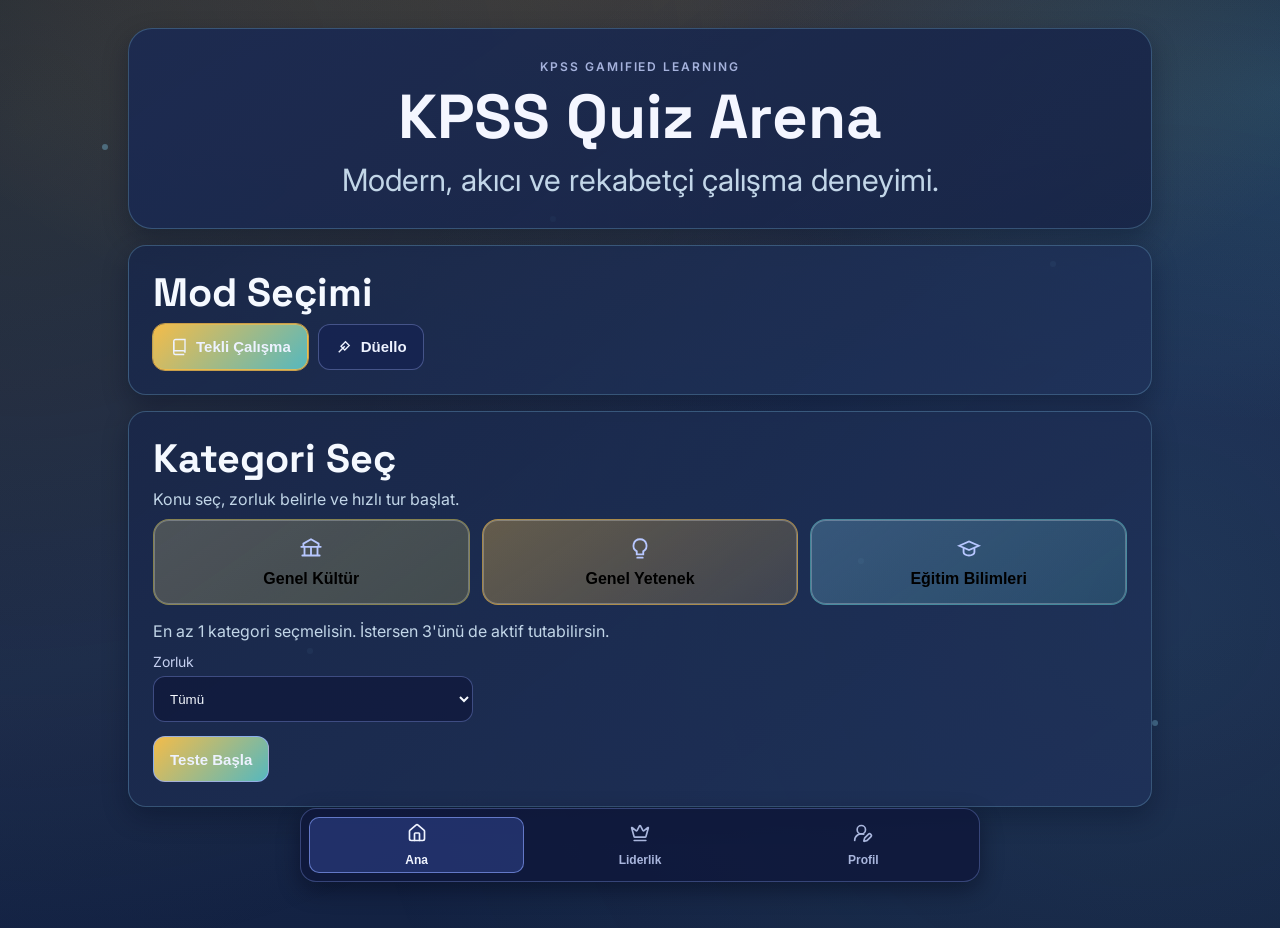
==== commit 9993f99b: "Apply requested palette and category-chip solo filtering" ====
--- a/index.html
+++ b/index.html
@@ -33,21 +33,14 @@
         <h2>Kategori Seç</h2>
         <p class="muted">Konu seç, zorluk belirle ve hızlı tur başlat.</p>
 
-        <div class="category-cards">
-          <article class="category-card"><span><svg class="category-icon" viewBox="0 0 24 24" fill="none" aria-hidden="true"><path d="M3 10h18M5 10V7l7-4 7 4v3M6 10v8M12 10v8M18 10v8M4 18h16" stroke="currentColor" stroke-width="1.7" stroke-linecap="round"/></svg></span><h4>Genel Kültür</h4></article>
-          <article class="category-card"><span><svg class="category-icon" viewBox="0 0 24 24" fill="none" aria-hidden="true"><path d="M12 3a6 6 0 0 0-3 11.2V17h6v-2.8A6 6 0 0 0 12 3z" stroke="currentColor" stroke-width="1.7"/><path d="M9.5 20h5" stroke="currentColor" stroke-width="1.7" stroke-linecap="round"/></svg></span><h4>Genel Yetenek</h4></article>
-          <article class="category-card"><span><svg class="category-icon" viewBox="0 0 24 24" fill="none" aria-hidden="true"><path d="M3 9l9-4 9 4-9 4-9-4z" stroke="currentColor" stroke-width="1.7"/><path d="M7 11v4c0 1.5 2.2 3 5 3s5-1.5 5-3v-4" stroke="currentColor" stroke-width="1.7"/></svg></span><h4>Eğitim Bilimleri</h4></article>
-        </div>
-
-        <div class="category-grid">
-          <label>
-            Ana Kategori
-            <select id="mainCategorySelect"></select>
-          </label>
-          <label>
-            Alt Kategori
-            <select id="subCategorySelect"></select>
-          </label>
+        <div class="category-cards" id="categoryCards">
+          <button class="category-card selected" type="button" data-main="Genel Kültür"><span><svg class="category-icon" viewBox="0 0 24 24" fill="none" aria-hidden="true"><path d="M3 10h18M5 10V7l7-4 7 4v3M6 10v8M12 10v8M18 10v8M4 18h16" stroke="currentColor" stroke-width="1.7" stroke-linecap="round"/></svg></span><h4>Genel Kültür</h4></button>
+          <button class="category-card selected" type="button" data-main="Genel Yetenek"><span><svg class="category-icon" viewBox="0 0 24 24" fill="none" aria-hidden="true"><path d="M12 3a6 6 0 0 0-3 11.2V17h6v-2.8A6 6 0 0 0 12 3z" stroke="currentColor" stroke-width="1.7"/><path d="M9.5 20h5" stroke="currentColor" stroke-width="1.7" stroke-linecap="round"/></svg></span><h4>Genel Yetenek</h4></button>
+          <button class="category-card selected" type="button" data-main="Eğitim Bilimleri"><span><svg class="category-icon" viewBox="0 0 24 24" fill="none" aria-hidden="true"><path d="M3 9l9-4 9 4-9 4-9-4z" stroke="currentColor" stroke-width="1.7"/><path d="M7 11v4c0 1.5 2.2 3 5 3s5-1.5 5-3v-4" stroke="currentColor" stroke-width="1.7"/></svg></span><h4>Eğitim Bilimleri</h4></button>
+        </div>
+        <p id="categoryHint" class="muted">En az 1 kategori seçmelisin. İstersen 3'ünü de aktif tutabilirsin.</p>
+
+        <div class="category-grid single-filter">
           <label>
             Zorluk
             <select id="difficultySelect">
--- a/style.css
+++ b/style.css
@@ -1,13 +1,16 @@
 :root {
-  --bg-900: #0b1028;
-  --bg-800: #111b3d;
-  --surface: rgba(16, 25, 62, 0.86);
-  --surface-2: rgba(20, 33, 78, 0.82);
-  --border: rgba(132, 150, 224, 0.28);
-  --text: #eef2ff;
-  --text-soft: #b3bedf;
-  --primary: #4f7cff;
-  --primary-2: #6e63ff;
+  --bg-900: #111a34;
+  --bg-800: #1f2c4f;
+  --surface: rgba(25, 39, 73, 0.88);
+  --surface-2: rgba(31, 50, 90, 0.86);
+  --border: rgba(122, 184, 217, 0.3);
+  --text: #f5f9ff;
+  --text-soft: #c2d6e8;
+  --primary: #f3bc4a;
+  --primary-2: #56b8be;
+  --olive: #9f9871;
+  --mustard: #c4b651;
+  --sky: #7abbd9;
   --success: #22c55e;
   --danger: #f43f5e;
   --radius-lg: 18px;
@@ -23,9 +26,9 @@
   font-family: 'Inter', system-ui, sans-serif;
   color: var(--text);
   background:
-    radial-gradient(1200px 700px at 50% -10%, rgba(90, 94, 255, 0.22), transparent 68%),
-    radial-gradient(800px 500px at 100% 10%, rgba(79, 124, 255, 0.18), transparent 66%),
-    linear-gradient(165deg, var(--bg-900) 0%, #0c1638 54%, #0a132f 100%);
+    radial-gradient(1200px 700px at 50% -10%, rgba(243, 188, 74, 0.2), transparent 68%),
+    radial-gradient(800px 500px at 100% 10%, rgba(86, 184, 190, 0.18), transparent 66%),
+    linear-gradient(165deg, var(--bg-900) 0%, #16264a 54%, #111f3d 100%);
   overflow-x: hidden;
 }
 
@@ -33,8 +36,8 @@
   content: '';
   position: fixed;
   inset: -40% -30%;
-  background: radial-gradient(circle at 20% 30%, rgba(114, 132, 255, 0.13), transparent 42%),
-              radial-gradient(circle at 75% 60%, rgba(65, 185, 255, 0.11), transparent 45%);
+  background: radial-gradient(circle at 20% 30%, rgba(196, 182, 81, 0.14), transparent 42%),
+              radial-gradient(circle at 75% 60%, rgba(122, 187, 217, 0.12), transparent 45%);
   animation: drift 18s ease-in-out infinite alternate;
   pointer-events: none;
 }
@@ -50,7 +53,7 @@
   width: 6px;
   height: 6px;
   border-radius: 999px;
-  background: rgba(129, 160, 255, 0.35);
+  background: rgba(122, 187, 217, 0.42);
   animation: float 12s linear infinite;
 }
 .bg-particles span:nth-child(1) { left: 8%; top: 16%; animation-delay: 0s; }
@@ -70,7 +73,7 @@
   padding: 30px;
   border-radius: 24px;
   border: 1px solid var(--border);
-  background: linear-gradient(145deg, rgba(24, 35, 84, 0.9), rgba(16, 26, 65, 0.88));
+  background: linear-gradient(145deg, rgba(27, 42, 82, 0.92), rgba(24, 37, 71, 0.9));
   box-shadow: var(--shadow);
   text-align: center;
 }
@@ -102,7 +105,7 @@
   position: relative;
   z-index: 1;
   width: min(1024px, calc(100vw - 40px));
-  margin: 0 auto 170px;
+  margin: 0 auto 220px;
   display: grid;
   gap: 16px;
 }
@@ -169,7 +172,7 @@
 .btn:active { transform: scale(0.99); }
 .btn:disabled { opacity: 0.5; cursor: not-allowed; transform: none; }
 
-.nav-tab.active { outline: 1px solid rgba(161, 181, 255, 0.8); }
+.nav-tab.active { outline: 1px solid rgba(243, 188, 74, 0.8); border-color: rgba(243, 188, 74, 0.75); }
 .inline-icon { width: 18px; height: 18px; }
 
 .category-cards {
@@ -185,7 +188,19 @@
   padding: 16px;
   text-align: center;
   background: linear-gradient(145deg, rgba(35, 49, 103, 0.72), rgba(30, 39, 88, 0.64));
-}
+  cursor: pointer;
+  transition: transform 0.25s ease, border-color 0.25s ease, background 0.25s ease;
+}
+.category-card:nth-child(1) { border-color: rgba(196, 182, 81, 0.5); }
+.category-card:nth-child(2) { border-color: rgba(243, 188, 74, 0.55); }
+.category-card:nth-child(3) { border-color: rgba(86, 184, 190, 0.55); }
+.category-card.selected {
+  transform: translateY(-2px);
+  box-shadow: inset 0 0 0 1px rgba(245, 249, 255, 0.25);
+}
+.category-card:nth-child(1).selected { background: linear-gradient(145deg, rgba(159, 152, 113, 0.38), rgba(196, 182, 81, 0.24)); }
+.category-card:nth-child(2).selected { background: linear-gradient(145deg, rgba(243, 188, 74, 0.34), rgba(243, 188, 74, 0.16)); }
+.category-card:nth-child(3).selected { background: linear-gradient(145deg, rgba(122, 187, 217, 0.3), rgba(86, 184, 190, 0.2)); }
 
 .category-icon {
   width: 26px;
@@ -432,7 +447,7 @@
   .container,
   .topbar { width: calc(100vw - 26px); }
 
-  .container { margin-bottom: 200px; }
+  .container { margin-bottom: 240px; }
 
   h2 { font-size: 30px; }
   .category-cards,
@@ -454,3 +469,5 @@
   from { transform: translate3d(-2%, 0, 0); }
   to { transform: translate3d(2%, -2%, 0); }
 }
+
+.single-filter { grid-template-columns: minmax(220px, 320px); }
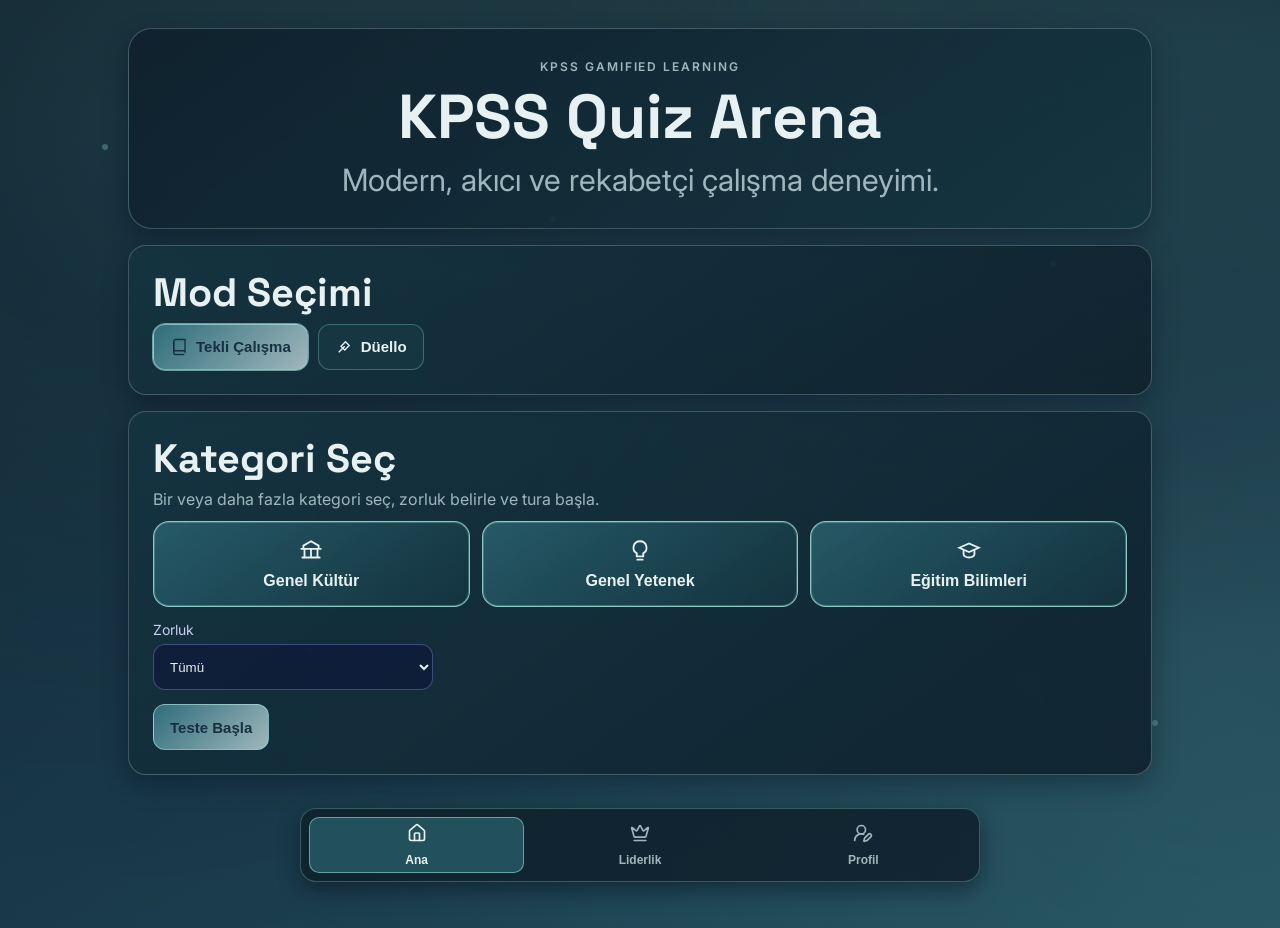
==== commit f6f0c04a: "Remove remaining purple tints from component surfaces" ====
--- a/index.html
+++ b/index.html
@@ -31,16 +31,16 @@
 
       <section id="categorySection" class="card card-float hidden">
         <h2>Kategori Seç</h2>
-        <p class="muted">Konu seç, zorluk belirle ve hızlı tur başlat.</p>
+        <p class="muted">Bir veya daha fazla kategori seç, zorluk belirle ve tura başla.</p>
 
         <div class="category-cards" id="categoryCards">
-          <button class="category-card selected" type="button" data-main="Genel Kültür"><span><svg class="category-icon" viewBox="0 0 24 24" fill="none" aria-hidden="true"><path d="M3 10h18M5 10V7l7-4 7 4v3M6 10v8M12 10v8M18 10v8M4 18h16" stroke="currentColor" stroke-width="1.7" stroke-linecap="round"/></svg></span><h4>Genel Kültür</h4></button>
-          <button class="category-card selected" type="button" data-main="Genel Yetenek"><span><svg class="category-icon" viewBox="0 0 24 24" fill="none" aria-hidden="true"><path d="M12 3a6 6 0 0 0-3 11.2V17h6v-2.8A6 6 0 0 0 12 3z" stroke="currentColor" stroke-width="1.7"/><path d="M9.5 20h5" stroke="currentColor" stroke-width="1.7" stroke-linecap="round"/></svg></span><h4>Genel Yetenek</h4></button>
-          <button class="category-card selected" type="button" data-main="Eğitim Bilimleri"><span><svg class="category-icon" viewBox="0 0 24 24" fill="none" aria-hidden="true"><path d="M3 9l9-4 9 4-9 4-9-4z" stroke="currentColor" stroke-width="1.7"/><path d="M7 11v4c0 1.5 2.2 3 5 3s5-1.5 5-3v-4" stroke="currentColor" stroke-width="1.7"/></svg></span><h4>Eğitim Bilimleri</h4></button>
-        </div>
-        <p id="categoryHint" class="muted">En az 1 kategori seçmelisin. İstersen 3'ünü de aktif tutabilirsin.</p>
-
-        <div class="category-grid single-filter">
+          <button class="category-card active" data-category="Genel Kültür" type="button"><span><svg class="category-icon" viewBox="0 0 24 24" fill="none" aria-hidden="true"><path d="M3 10h18M5 10V7l7-4 7 4v3M6 10v8M12 10v8M18 10v8M4 18h16" stroke="currentColor" stroke-width="1.7" stroke-linecap="round"/></svg></span><h4>Genel Kültür</h4></button>
+          <button class="category-card active" data-category="Genel Yetenek" type="button"><span><svg class="category-icon" viewBox="0 0 24 24" fill="none" aria-hidden="true"><path d="M12 3a6 6 0 0 0-3 11.2V17h6v-2.8A6 6 0 0 0 12 3z" stroke="currentColor" stroke-width="1.7"/><path d="M9.5 20h5" stroke="currentColor" stroke-width="1.7" stroke-linecap="round"/></svg></span><h4>Genel Yetenek</h4></button>
+          <button class="category-card active" data-category="Eğitim Bilimleri" type="button"><span><svg class="category-icon" viewBox="0 0 24 24" fill="none" aria-hidden="true"><path d="M3 9l9-4 9 4-9 4-9-4z" stroke="currentColor" stroke-width="1.7"/><path d="M7 11v4c0 1.5 2.2 3 5 3s5-1.5 5-3v-4" stroke="currentColor" stroke-width="1.7"/></svg></span><h4>Eğitim Bilimleri</h4></button>
+        </div>
+        <p id="categorySelectionHint" class="muted category-hint hidden">En az bir kategori seçmelisin.</p>
+
+        <div class="category-grid solo-filter-grid">
           <label>
             Zorluk
             <select id="difficultySelect">
--- a/style.css
+++ b/style.css
@@ -1,16 +1,17 @@
 :root {
-  --bg-900: #111a34;
-  --bg-800: #1f2c4f;
-  --surface: rgba(25, 39, 73, 0.88);
-  --surface-2: rgba(31, 50, 90, 0.86);
-  --border: rgba(122, 184, 217, 0.3);
-  --text: #f5f9ff;
-  --text-soft: #c2d6e8;
-  --primary: #f3bc4a;
-  --primary-2: #56b8be;
-  --olive: #9f9871;
-  --mustard: #c4b651;
-  --sky: #7abbd9;
+  --bg-900: #0f1b24;
+  --bg-800: #163041;
+  --surface: rgba(20, 52, 64, 0.86);
+  --surface-2: rgba(15, 33, 45, 0.9);
+  --border: rgba(159, 183, 188, 0.34);
+  --text: #e7f1f2;
+  --text-soft: #9fb7bc;
+  --primary: #2f6d7a;
+  --primary-2: #9fb7bc;
+  --accent-deep: #0f1b24;
+  --accent-mid: #1f4b5a;
+  --accent-rose: #2f6d7a;
+  --accent-soft: #9fb7bc;
   --success: #22c55e;
   --danger: #f43f5e;
   --radius-lg: 18px;
@@ -26,9 +27,10 @@
   font-family: 'Inter', system-ui, sans-serif;
   color: var(--text);
   background:
-    radial-gradient(1200px 700px at 50% -10%, rgba(243, 188, 74, 0.2), transparent 68%),
-    radial-gradient(800px 500px at 100% 10%, rgba(86, 184, 190, 0.18), transparent 66%),
-    linear-gradient(165deg, var(--bg-900) 0%, #16264a 54%, #111f3d 100%);
+    radial-gradient(1200px 760px at 50% -12%, rgba(121, 199, 189, 0.14), transparent 72%),
+    radial-gradient(920px 580px at 100% 8%, rgba(47, 109, 122, 0.20), transparent 68%),
+    linear-gradient(165deg, #0f1b24 0%, #163041 58%, #1f4b5a 100%);
+  background-color: #0f1b24;
   overflow-x: hidden;
 }
 
@@ -36,8 +38,8 @@
   content: '';
   position: fixed;
   inset: -40% -30%;
-  background: radial-gradient(circle at 20% 30%, rgba(196, 182, 81, 0.14), transparent 42%),
-              radial-gradient(circle at 75% 60%, rgba(122, 187, 217, 0.12), transparent 45%);
+  background: radial-gradient(circle at 24% 30%, rgba(47, 109, 122, 0.22), transparent 46%),
+              radial-gradient(circle at 78% 64%, rgba(121, 199, 189, 0.14), transparent 50%);
   animation: drift 18s ease-in-out infinite alternate;
   pointer-events: none;
 }
@@ -53,7 +55,7 @@
   width: 6px;
   height: 6px;
   border-radius: 999px;
-  background: rgba(122, 187, 217, 0.42);
+  background: rgba(160, 220, 214, 0.30);
   animation: float 12s linear infinite;
 }
 .bg-particles span:nth-child(1) { left: 8%; top: 16%; animation-delay: 0s; }
@@ -73,7 +75,7 @@
   padding: 30px;
   border-radius: 24px;
   border: 1px solid var(--border);
-  background: linear-gradient(145deg, rgba(27, 42, 82, 0.92), rgba(24, 37, 71, 0.9));
+  background: linear-gradient(145deg, rgba(15, 33, 45, 0.95), rgba(20, 52, 64, 0.86));
   box-shadow: var(--shadow);
   text-align: center;
 }
@@ -83,7 +85,7 @@
   font-size: 12px;
   letter-spacing: 0.16em;
   font-weight: 600;
-  color: #a5b2dc;
+  color: #9fb7bc;
 }
 
 .gradient-title {
@@ -92,7 +94,7 @@
   font-size: clamp(38px, 5.2vw, 62px);
   line-height: 1.05;
   font-weight: 700;
-  color: #f4f6ff;
+  color: #e7f1f2;
 }
 
 .topbar p:last-child {
@@ -105,7 +107,7 @@
   position: relative;
   z-index: 1;
   width: min(1024px, calc(100vw - 40px));
-  margin: 0 auto 220px;
+  margin: 0 auto 230px;
   display: grid;
   gap: 16px;
 }
@@ -147,11 +149,11 @@
   gap: 8px;
   justify-content: center;
   border-radius: var(--radius-md);
-  border: 1px solid rgba(155, 172, 243, 0.35);
+  border: 1px solid rgba(121, 199, 189, 0.38);
   padding: 11px 16px;
   min-height: 46px;
-  background: rgba(23, 36, 82, 0.92);
-  color: #edf2ff;
+  background: rgba(24, 58, 70, 0.75);
+  color: #e7f1f2;
   font-weight: 600;
   font-size: 15px;
   cursor: pointer;
@@ -160,19 +162,21 @@
 
 .btn.primary {
   background: linear-gradient(135deg, var(--primary), var(--primary-2));
-  border-color: rgba(148, 173, 255, 0.75);
-}
+  border-color: rgba(160, 220, 214, 0.62);
+  color: #163041;
+}
+
 
 .btn:hover {
   transform: scale(1.03);
-  background-color: rgba(29, 47, 105, 0.95);
-}
-
-.btn.primary:hover { background: linear-gradient(135deg, #4b74ee, #6759ee); }
+  background-color: rgba(39, 97, 110, 0.82);
+}
+
+.btn.primary:hover { background: linear-gradient(135deg, #2b7f89, #9fb7bc); }
 .btn:active { transform: scale(0.99); }
 .btn:disabled { opacity: 0.5; cursor: not-allowed; transform: none; }
 
-.nav-tab.active { outline: 1px solid rgba(243, 188, 74, 0.8); border-color: rgba(243, 188, 74, 0.75); }
+.nav-tab.active { outline: 1px solid rgba(160, 220, 214, 0.65); }
 .inline-icon { width: 18px; height: 18px; }
 
 .category-cards {
@@ -184,28 +188,30 @@
 
 .category-card {
   border-radius: 16px;
-  border: 1px solid rgba(134, 154, 236, 0.4);
+  border: 1px solid rgba(121, 199, 189, 0.44);
   padding: 16px;
   text-align: center;
-  background: linear-gradient(145deg, rgba(35, 49, 103, 0.72), rgba(30, 39, 88, 0.64));
+  background: linear-gradient(145deg, rgba(24, 58, 70, 0.74), rgba(15, 33, 45, 0.78));
+  color: var(--text);
   cursor: pointer;
   transition: transform 0.25s ease, border-color 0.25s ease, background 0.25s ease;
 }
-.category-card:nth-child(1) { border-color: rgba(196, 182, 81, 0.5); }
-.category-card:nth-child(2) { border-color: rgba(243, 188, 74, 0.55); }
-.category-card:nth-child(3) { border-color: rgba(86, 184, 190, 0.55); }
-.category-card.selected {
-  transform: translateY(-2px);
-  box-shadow: inset 0 0 0 1px rgba(245, 249, 255, 0.25);
-}
-.category-card:nth-child(1).selected { background: linear-gradient(145deg, rgba(159, 152, 113, 0.38), rgba(196, 182, 81, 0.24)); }
-.category-card:nth-child(2).selected { background: linear-gradient(145deg, rgba(243, 188, 74, 0.34), rgba(243, 188, 74, 0.16)); }
-.category-card:nth-child(3).selected { background: linear-gradient(145deg, rgba(122, 187, 217, 0.3), rgba(86, 184, 190, 0.2)); }
+
+.category-card:hover {
+  transform: scale(1.03);
+  border-color: rgba(160, 220, 214, 0.62);
+}
+
+.category-card.active {
+  border-color: rgba(160, 220, 214, 0.86);
+  background: linear-gradient(145deg, rgba(47, 109, 122, 0.70), rgba(20, 52, 64, 0.86));
+  box-shadow: inset 0 0 0 1px rgba(121, 199, 189, 0.38);
+}
 
 .category-icon {
   width: 26px;
   height: 26px;
-  color: #b7c7ff;
+  color: #e7f1f2;
 }
 
 .category-card span {
@@ -226,9 +232,9 @@
 
 .glass-inner {
   border-radius: 14px;
-  border: 1px solid rgba(133, 153, 235, 0.32);
+  border: 1px solid rgba(121, 199, 189, 0.32);
   padding: 16px;
-  background: rgba(21, 32, 79, 0.56);
+  background: rgba(20, 52, 64, 0.56);
 }
 
 label {
@@ -373,18 +379,18 @@
 }
 
 .avatar-item:hover { transform: scale(1.03); }
-.avatar-item.active { border-color: rgba(165, 184, 255, 0.95); box-shadow: inset 0 0 0 1px rgba(169, 191, 255, 0.75); }
-
-.avatar-orbit { background: linear-gradient(135deg, #4f7cff, #6a63ff); }
-.avatar-ember { background: linear-gradient(135deg, #ef4444, #f97316); }
-.avatar-sky { background: linear-gradient(135deg, #0ea5e9, #2563eb); }
-.avatar-moss { background: linear-gradient(135deg, #16a34a, #0f766e); }
-.avatar-violet { background: linear-gradient(135deg, #8b5cf6, #4f46e5); }
-.avatar-coral { background: linear-gradient(135deg, #f43f5e, #ec4899); }
-.avatar-ice { background: linear-gradient(135deg, #14b8a6, #06b6d4); }
-.avatar-sunset { background: linear-gradient(135deg, #f59e0b, #ef4444); }
-.avatar-neon { background: linear-gradient(135deg, #22c55e, #3b82f6); }
-.avatar-carbon { background: linear-gradient(135deg, #334155, #1e293b); }
+.avatar-item.active { border-color: rgba(160, 220, 214, 0.82); box-shadow: inset 0 0 0 1px rgba(121, 199, 189, 0.45); }
+
+.avatar-orbit { background: linear-gradient(135deg, #2f6d7a, #9fb7bc); }
+.avatar-ember { background: linear-gradient(135deg, #1f4b5a, #2f6d7a); }
+.avatar-sky { background: linear-gradient(135deg, #163041, #2f6d7a); }
+.avatar-moss { background: linear-gradient(135deg, #1f4b5a, #9fb7bc); }
+.avatar-violet { background: linear-gradient(135deg, #0f1b24, #1f4b5a); }
+.avatar-coral { background: linear-gradient(135deg, #2f6d7a, #e7f1f2); }
+.avatar-ice { background: linear-gradient(135deg, #163041, #9fb7bc); }
+.avatar-sunset { background: linear-gradient(135deg, #1f4b5a, #e7f1f2); }
+.avatar-neon { background: linear-gradient(135deg, #0f1b24, #2f6d7a); }
+.avatar-carbon { background: linear-gradient(135deg, #0f1b24, #163041); }
 
 .profile-stats {
   display: grid;
@@ -395,11 +401,11 @@
 
 .stat-card {
   border-radius: 12px;
-  border: 1px solid rgba(139, 160, 239, 0.34);
-  background: rgba(25, 37, 84, 0.68);
+  border: 1px solid rgba(159, 183, 188, 0.34);
+  background: rgba(20, 52, 64, 0.58);
   padding: 12px;
 }
-.stat-card span { color: #b8c4e8; font-size: 12px; }
+.stat-card span { color: #9fb7bc; font-size: 12px; }
 
 .bottom-nav {
   position: fixed;
@@ -409,8 +415,8 @@
   width: min(680px, calc(100vw - 28px));
   padding: 8px;
   border-radius: 16px;
-  border: 1px solid rgba(130, 150, 232, 0.35);
-  background: rgba(15, 24, 60, 0.88);
+  border: 1px solid rgba(121, 199, 189, 0.35);
+  background: rgba(15, 33, 45, 0.88);
   box-shadow: 0 8px 22px rgba(2, 5, 18, 0.42);
   display: grid;
   grid-template-columns: repeat(3, 1fr);
@@ -422,7 +428,7 @@
   border-radius: 10px;
   border: 1px solid transparent;
   background: transparent;
-  color: #a9b6dd;
+  color: #9fb7bc;
   min-height: 56px;
   display: grid;
   place-items: center;
@@ -436,9 +442,9 @@
 
 .nav-item.active,
 .nav-item:hover {
-  color: #f0f4ff;
-  border-color: rgba(137, 162, 252, 0.64);
-  background: rgba(47, 68, 140, 0.58);
+  color: #e7f1f2;
+  border-color: rgba(121, 199, 189, 0.72);
+  background: rgba(47, 109, 122, 0.62);
 }
 
 .page-enter { animation: riseIn 0.35s ease both; }
@@ -447,7 +453,7 @@
   .container,
   .topbar { width: calc(100vw - 26px); }
 
-  .container { margin-bottom: 240px; }
+  .container { margin-bottom: 250px; }
 
   h2 { font-size: 30px; }
   .category-cards,
@@ -470,4 +476,12 @@
   to { transform: translate3d(2%, -2%, 0); }
 }
 
-.single-filter { grid-template-columns: minmax(220px, 320px); }
+.solo-filter-grid {
+  grid-template-columns: minmax(220px, 280px);
+}
+
+.category-hint {
+  color: var(--accent-soft);
+  font-size: 13px;
+  margin-top: -6px;
+}
